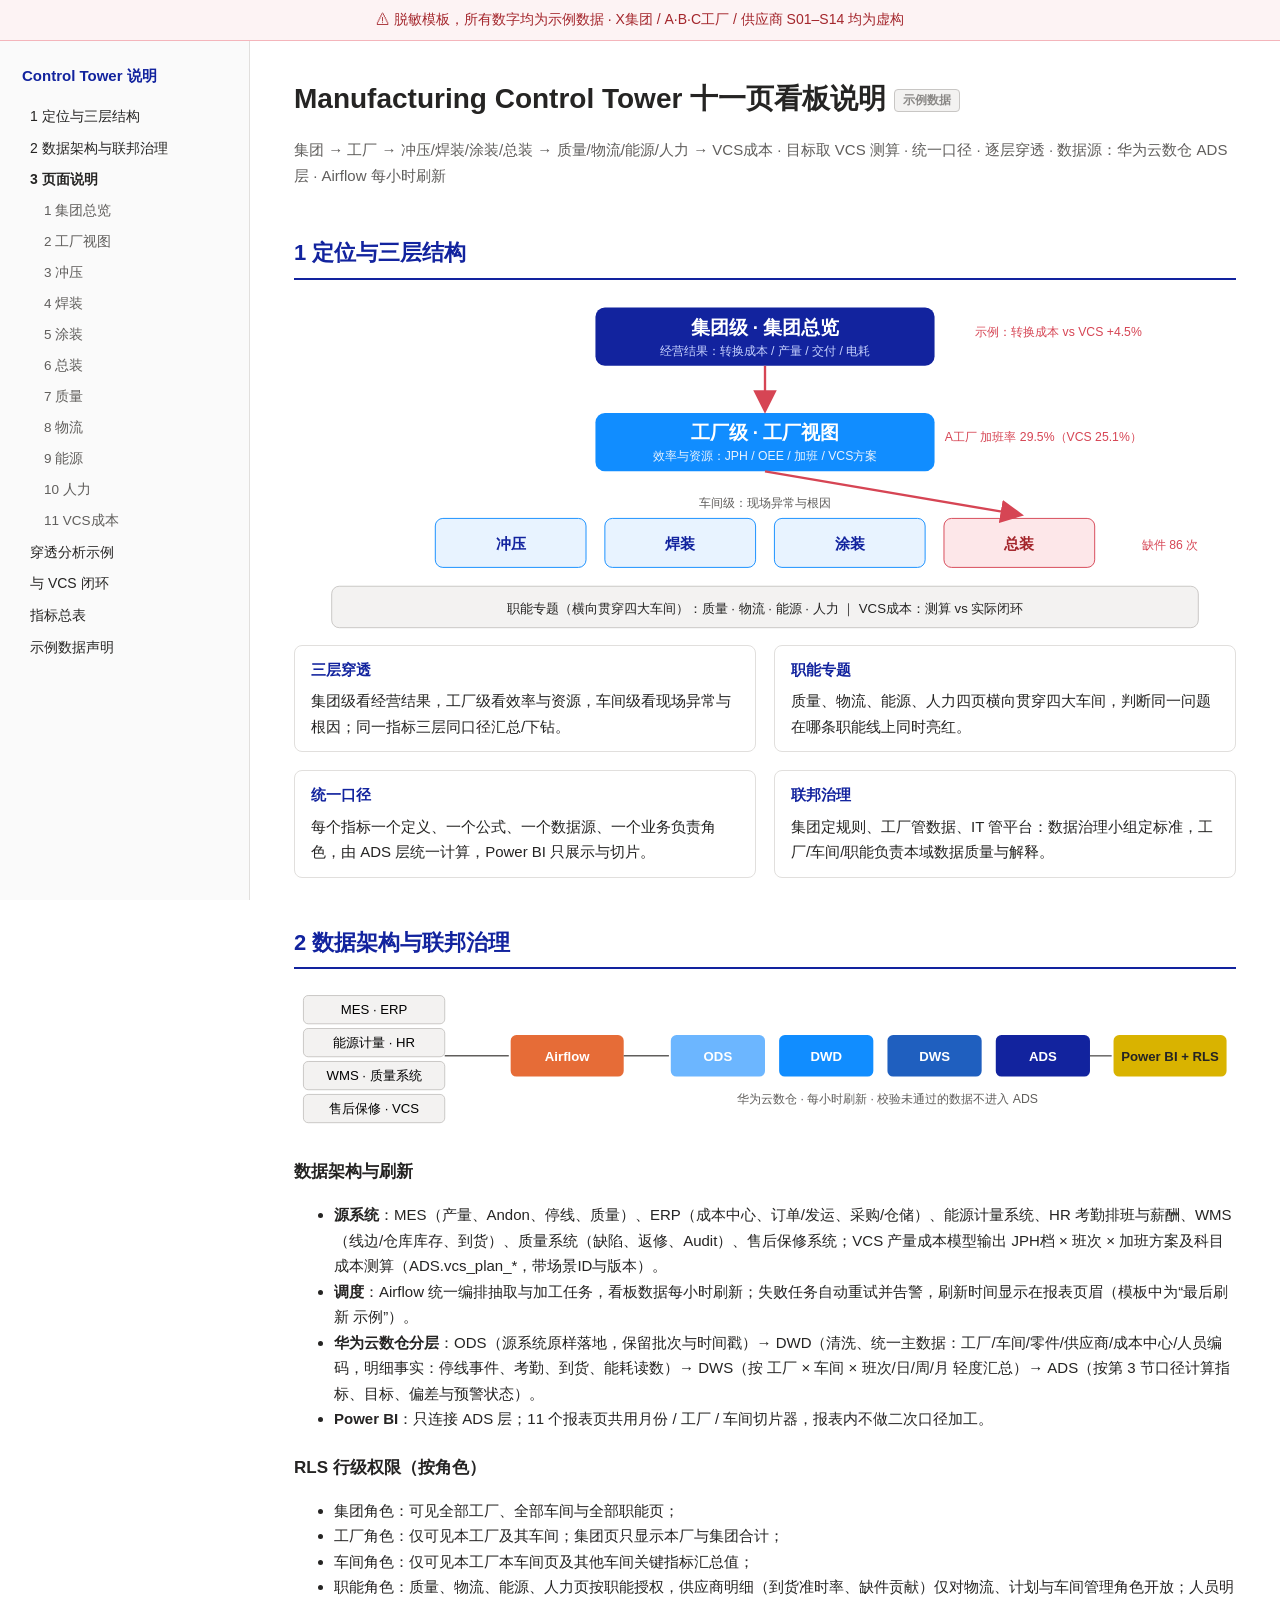
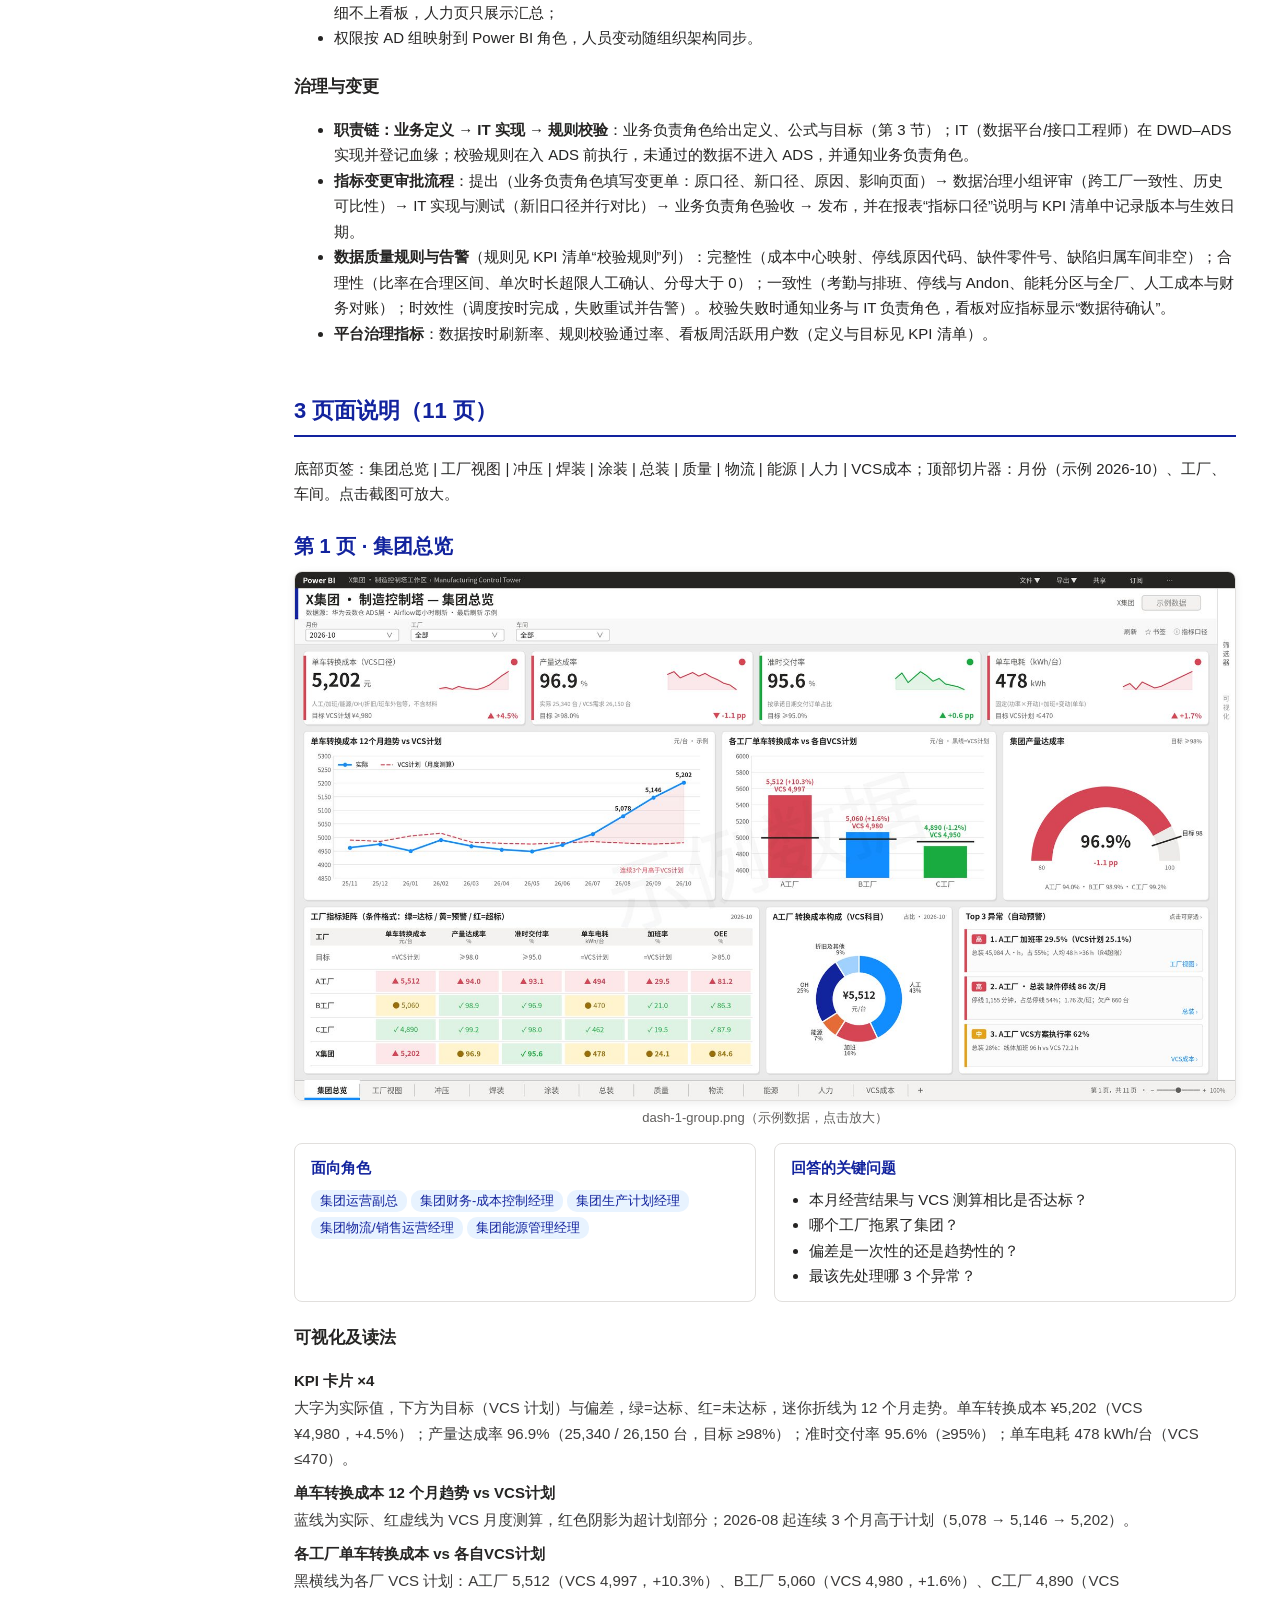
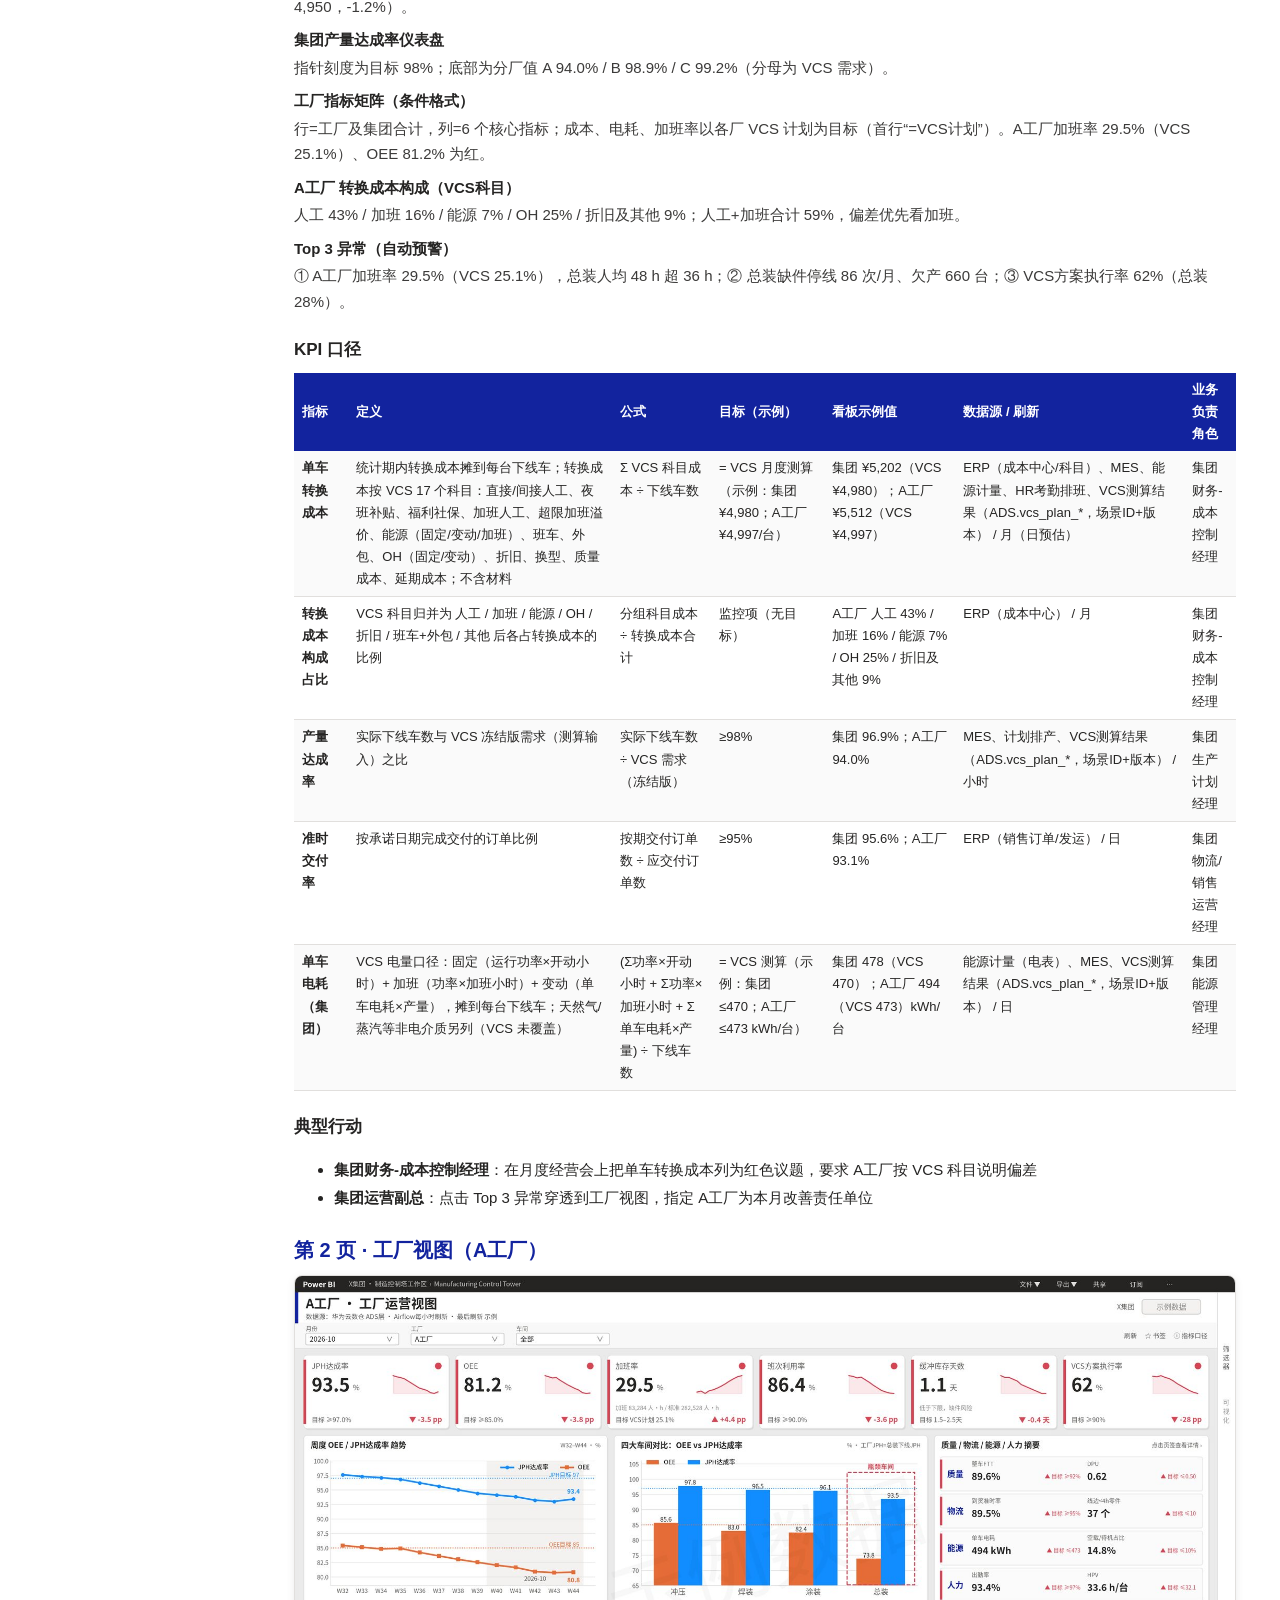
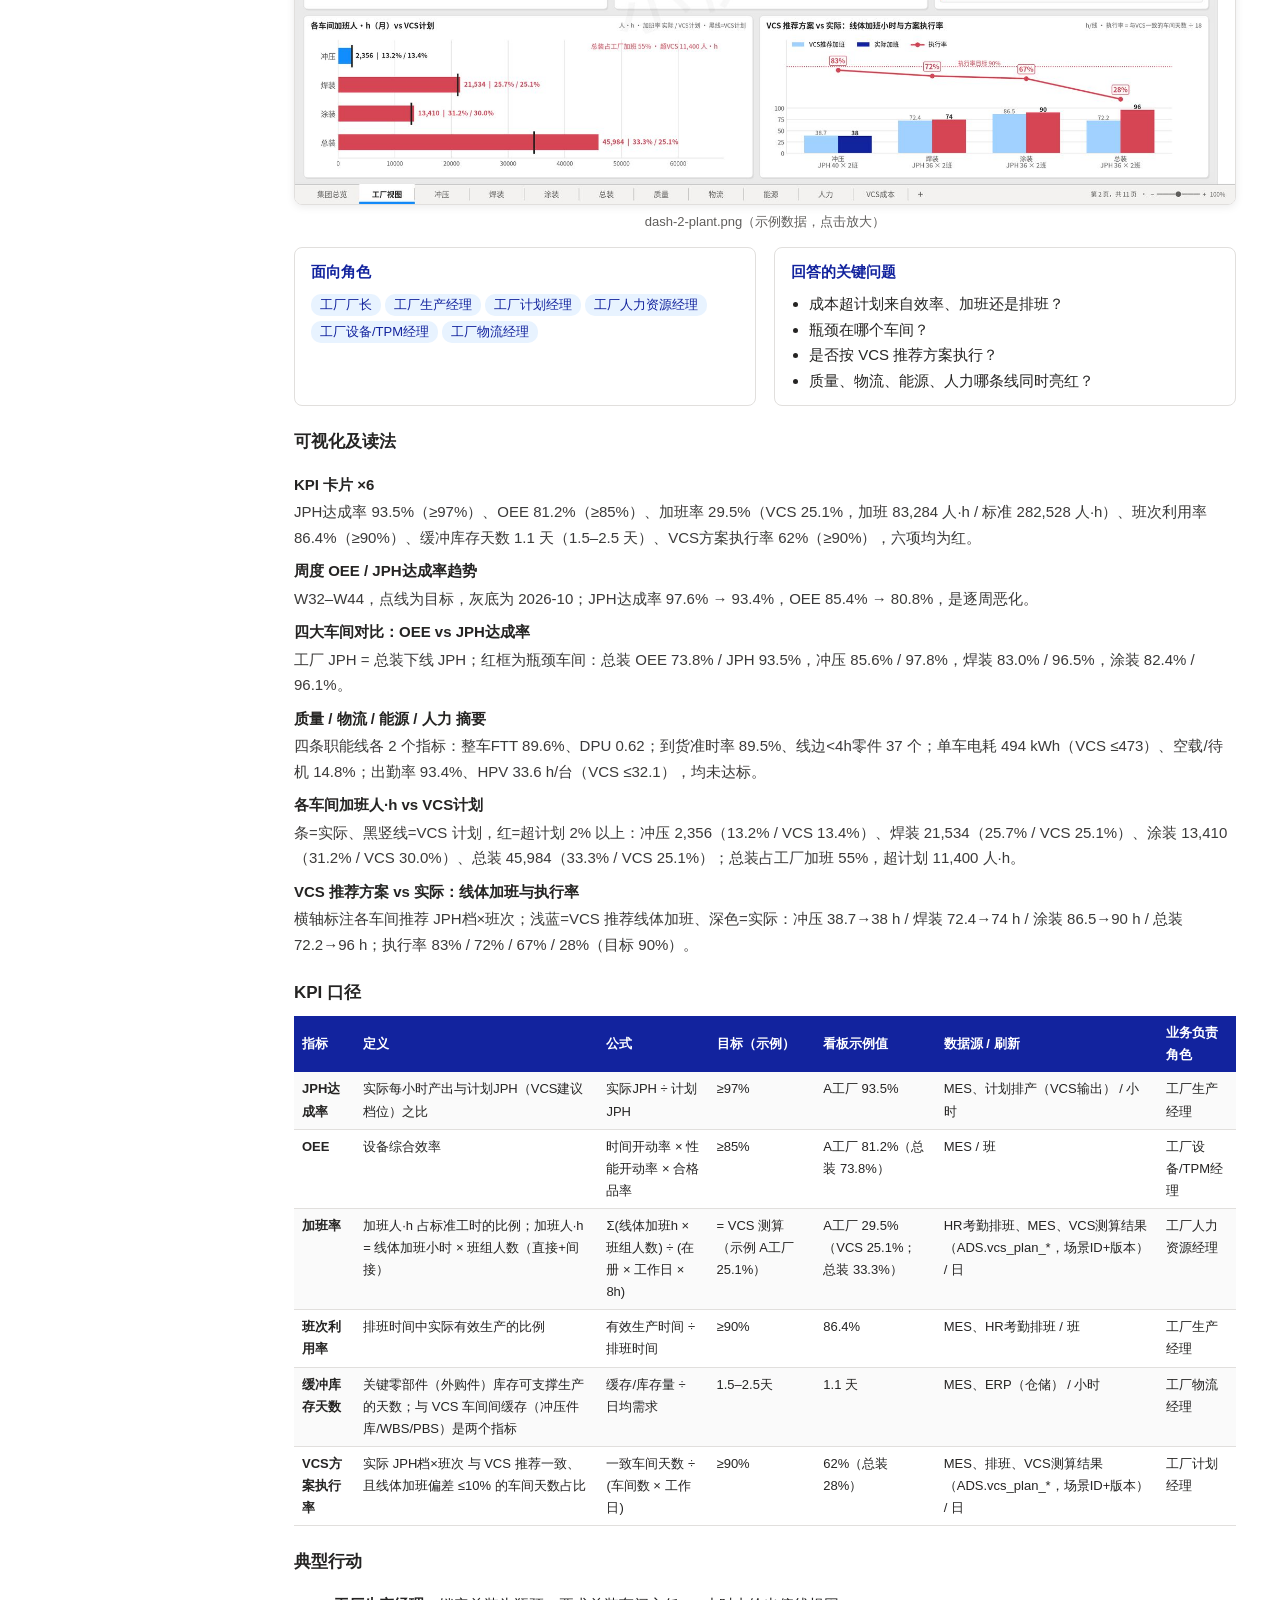
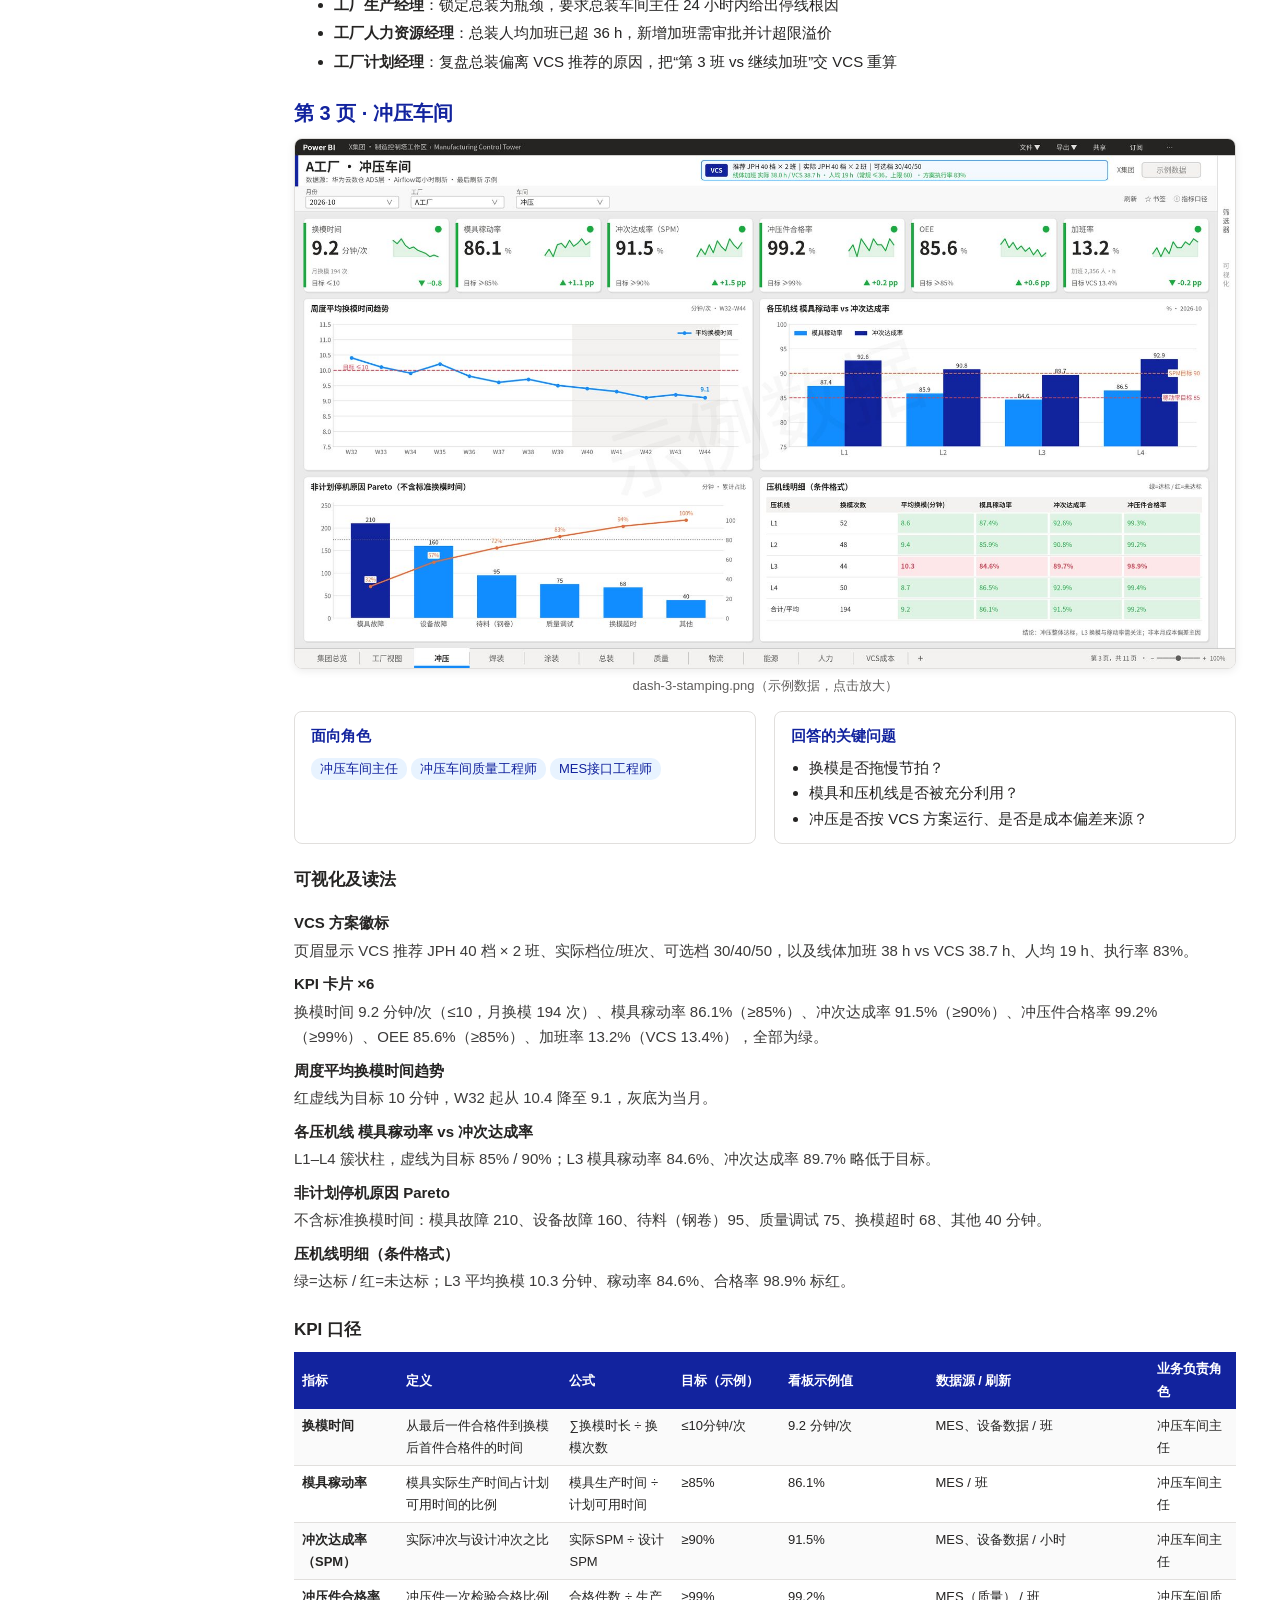
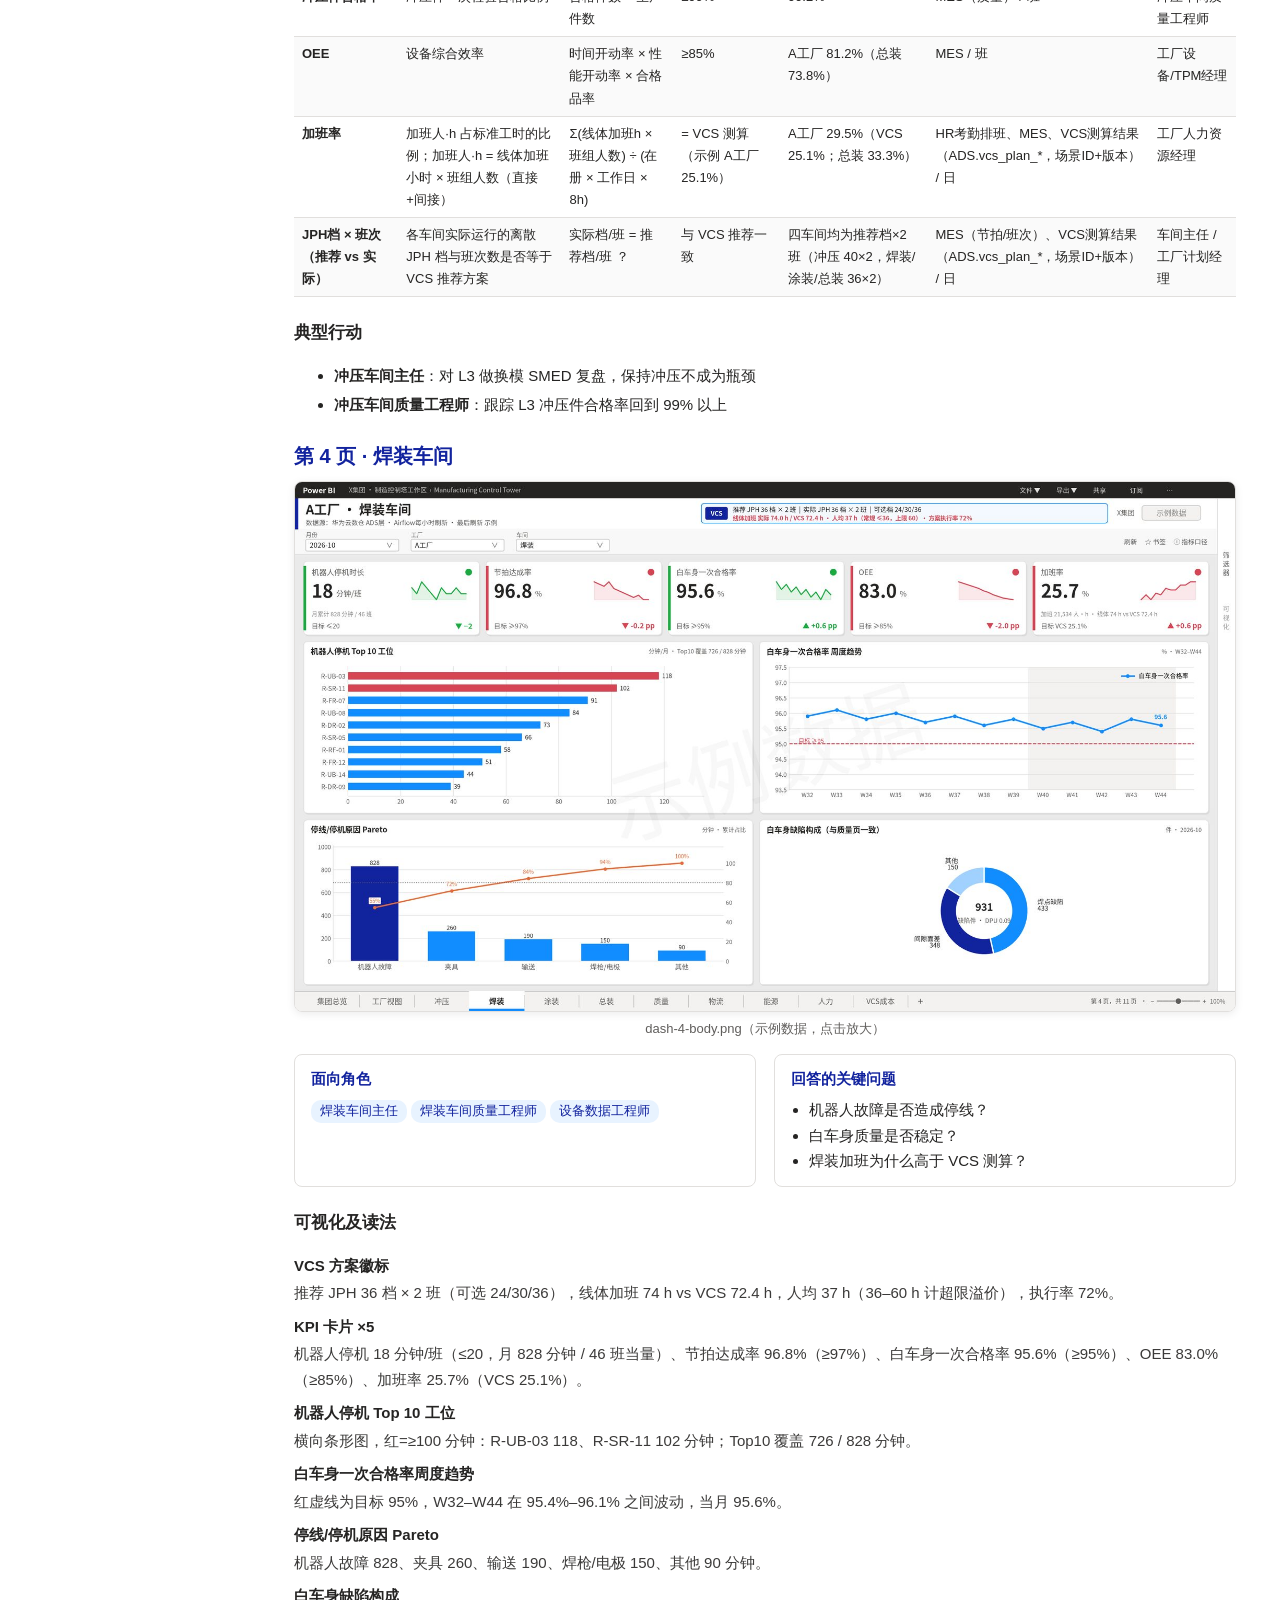
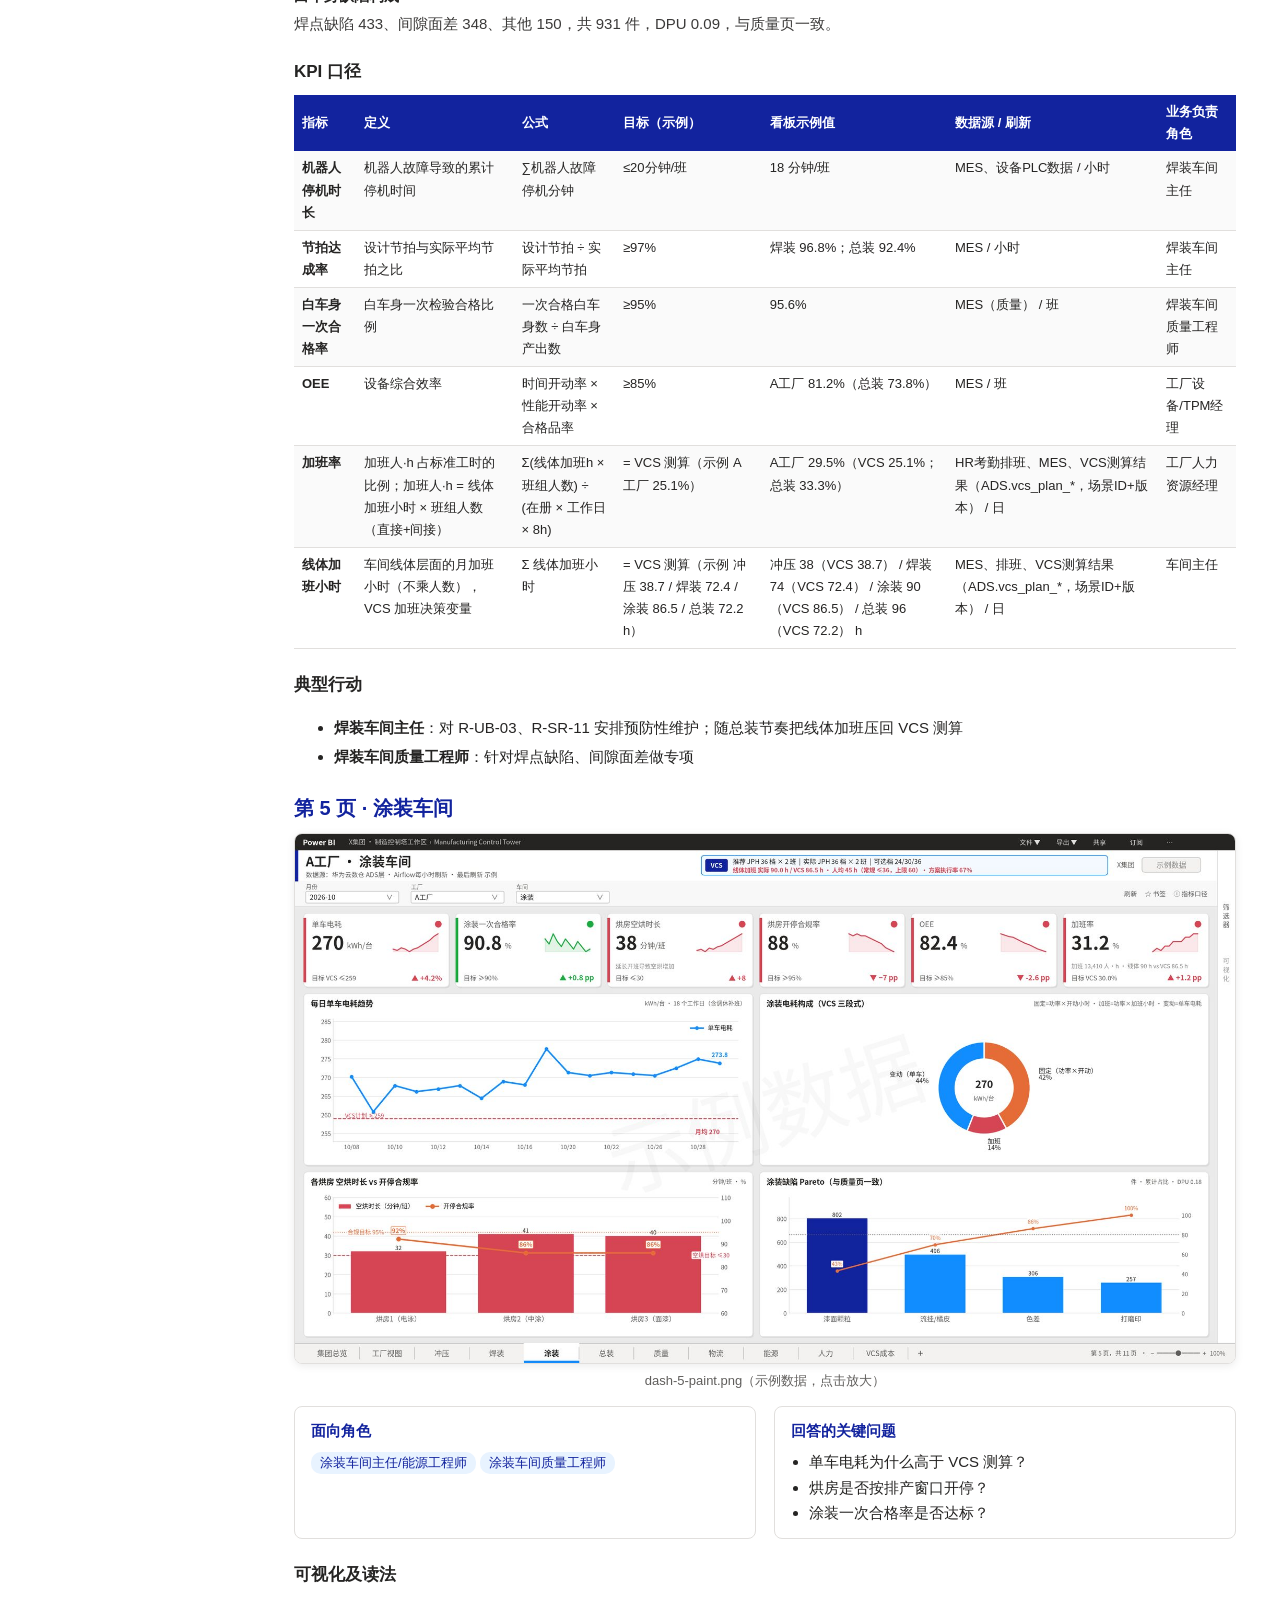
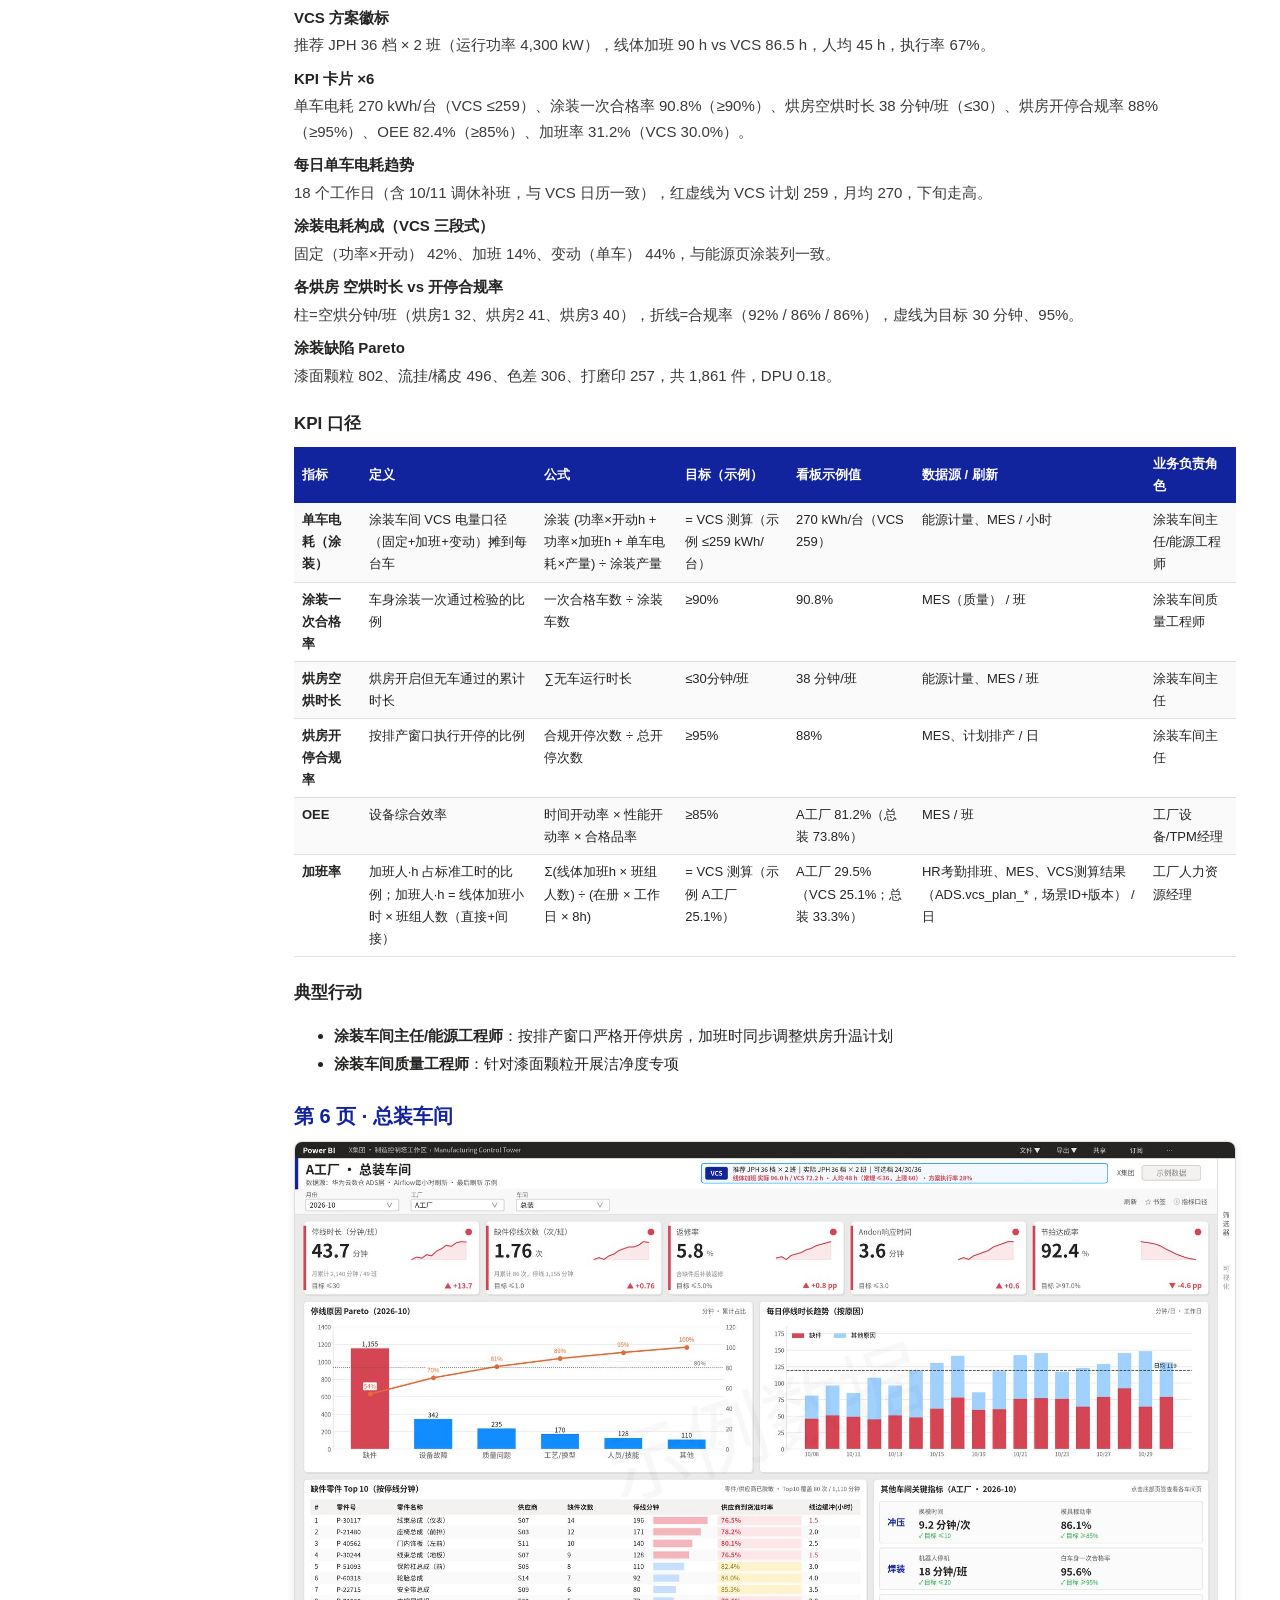
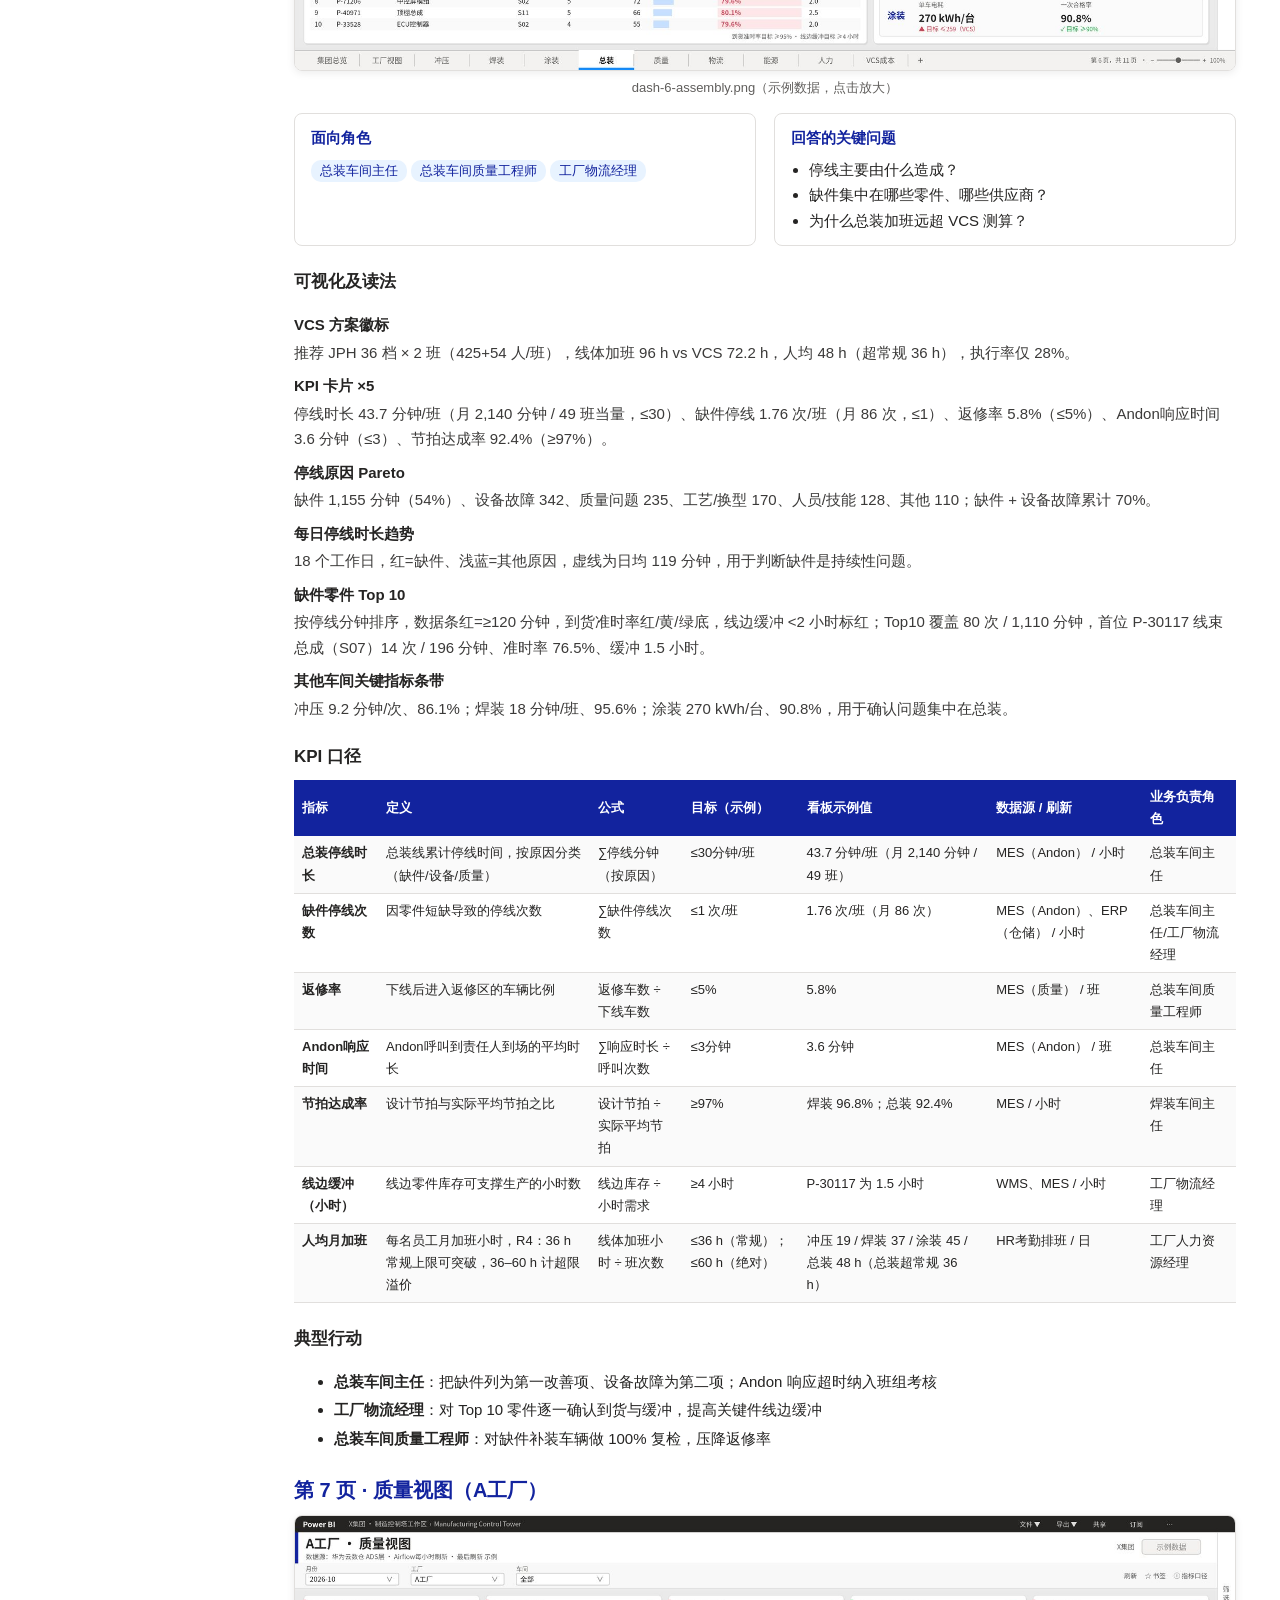
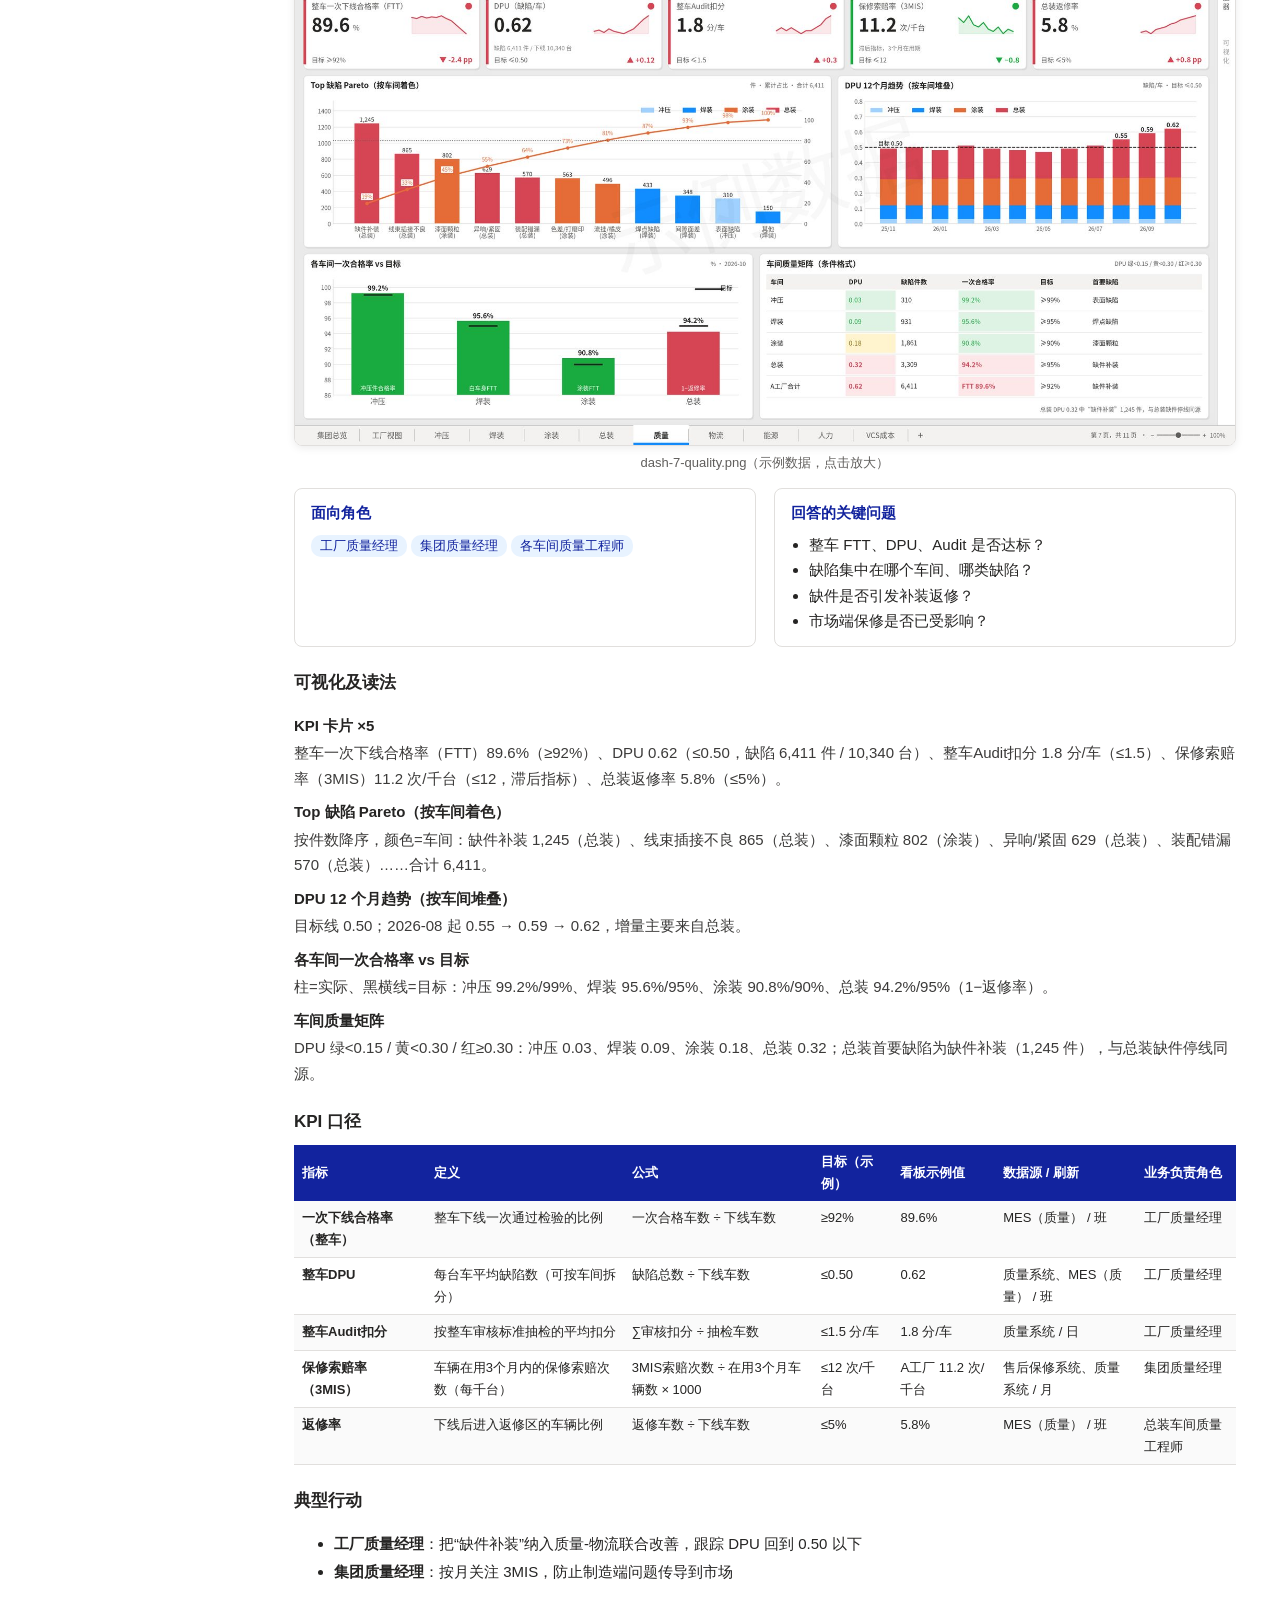
==== docs/Control_Tower_Dashboards_Guide.html @ 51149a57 "Initial commit: Manufacturing Control Tower demo Local demo with layered warehouse, VCS-aligned KPIs" ====
<!DOCTYPE html><html lang="zh-CN"><head><meta charset="utf-8"><meta name="viewport" content="width=device-width,initial-scale=1"><title>Manufacturing Control Tower 十一页看板 · 说明（脱敏模板）</title><style>
:root{--navy:#12239E;--blue:#118DFF;--red:#D64554;--green:#1AAB40;--txt:#252423;--sub:#605E5C;--line:#E1DFDD;--bg:#F3F2F1}
*{box-sizing:border-box}
body{margin:0;font-family:"PingFang SC","Hiragino Sans GB","Microsoft YaHei","Noto Sans CJK SC","Source Han Sans SC","WenQuanYi Micro Hei",sans-serif;color:var(--txt);background:#fff;line-height:1.7;font-size:15px}
.note{position:sticky;top:0;z-index:20;background:#FDF3F4;border-bottom:1px solid #F4B5BB;color:#A4262C;padding:8px 24px;font-size:14px;text-align:center}
.wrap{display:flex;max-width:1440px;margin:0 auto}
nav{position:sticky;top:41px;align-self:flex-start;width:250px;flex:none;height:calc(100vh - 41px);overflow:auto;padding:22px 14px 22px 22px;border-right:1px solid var(--line);background:#FAFAFA;font-size:14px}
nav .brand{font-weight:700;color:var(--navy);margin-bottom:12px;font-size:15px}
nav a{display:block;color:var(--txt);text-decoration:none;padding:4px 8px;border-radius:4px}
nav a:hover{background:#E8F3FF;color:var(--navy)}
nav a.sub{padding-left:22px;color:var(--sub);font-size:13.5px}
main{flex:1;min-width:0;padding:28px 44px 80px}
h1{font-size:28px;margin:6px 0 4px}
h2{font-size:22px;color:var(--navy);border-bottom:2px solid var(--navy);padding-bottom:6px;margin-top:46px}
h3{font-size:17px;margin:22px 0 8px}
.lead{color:var(--sub)}
.tag{display:inline-block;background:var(--bg);border:1px solid #C8C6C4;color:#8A8886;border-radius:4px;padding:0 8px;font-size:12px;margin-left:8px;vertical-align:middle}
.shot{width:100%;border:1px solid var(--line);border-radius:8px;box-shadow:0 2px 8px rgba(0,0,0,.08);cursor:zoom-in;display:block}
.cap{color:var(--sub);font-size:13px;text-align:center;margin:6px 0 14px}
.grid2{display:grid;grid-template-columns:1fr 1fr;gap:18px}
.card{border:1px solid var(--line);border-radius:8px;padding:12px 16px;background:#fff}
.card h4{margin:0 0 6px;font-size:14.5px;color:var(--navy)}
.card ul{margin:0;padding-left:18px}
table{border-collapse:collapse;width:100%;font-size:13px;margin:8px 0 14px}
th{background:var(--navy);color:#fff;text-align:left;padding:6px 8px;position:sticky;top:41px}
td{border-bottom:1px solid var(--line);padding:6px 8px;vertical-align:top}
tr:nth-child(even) td{background:#FAFAFA}
.vis dt{font-weight:700;margin-top:8px}.vis dd{margin:2px 0 6px 0;color:#3b3a39}
.acts li{margin:3px 0}
.pill{display:inline-block;background:#E8F3FF;color:var(--navy);border-radius:10px;padding:0 9px;margin:2px 4px 2px 0;font-size:13px}
.story{counter-reset:s}
.step{display:grid;grid-template-columns:110px 1fr;gap:14px;border-left:4px solid var(--red);background:#FBFBFB;border-radius:6px;padding:10px 14px;margin:10px 0}
.step .k{font-weight:700;color:var(--red)}
.step a{color:var(--blue)}
.filters{display:flex;gap:10px;flex-wrap:wrap;margin:10px 0}
.filters input,.filters select{padding:6px 10px;border:1px solid #C8C6C4;border-radius:4px;font:inherit;font-size:14px}
.filters input{flex:1;min-width:220px}
#cnt{color:var(--sub);font-size:13px;align-self:center}
#lb{display:none;position:fixed;inset:0;background:rgba(0,0,0,.85);z-index:99;align-items:center;justify-content:center;cursor:zoom-out}
#lb img{max-width:96vw;max-height:94vh;border-radius:4px}
svg text{font-family:inherit}
[id]{scroll-margin-top:52px}
#kt td:nth-child(2),#kt td:nth-child(3),#kt td:nth-child(7),#kt th{white-space:nowrap}
#kt td:nth-child(2),#kt td:nth-child(3),#kt td:nth-child(7){min-width:3.5em}
@media print{nav,.note,.filters,#lb{display:none!important} .wrap{display:block} main{padding:0} th{position:static} section{break-inside:auto} .pagesec{break-before:page} .shot{box-shadow:none} body{font-size:11pt}}
</style></head><body><div class="note">⚠ 脱敏模板，所有数字均为示例数据 · X集团 / A·B·C工厂 / 供应商 S01–S14 均为虚构</div><div class="wrap"><nav><div class="brand">Control Tower 说明</div><a class="" href="#pos">1 定位与三层结构</a><a class="" href="#arch">2 数据架构与联邦治理</a><a href="#pages"><strong>3 页面说明</strong></a><a class="sub" href="#p-group">1 集团总览</a><a class="sub" href="#p-plant">2 工厂视图</a><a class="sub" href="#p-stamping">3 冲压</a><a class="sub" href="#p-body">4 焊装</a><a class="sub" href="#p-paint">5 涂装</a><a class="sub" href="#p-assembly">6 总装</a><a class="sub" href="#p-quality">7 质量</a><a class="sub" href="#p-logistics">8 物流</a><a class="sub" href="#p-energy">9 能源</a><a class="sub" href="#p-workforce">10 人力</a><a class="sub" href="#p-vcs">11 VCS成本</a><a class="" href="#story">穿透分析示例</a><a class="" href="#vcs">与 VCS 闭环</a><a class="" href="#kpis">指标总表</a><a class="" href="#decl">示例数据声明</a></nav><main><h1>Manufacturing Control Tower 十一页看板说明<span class="tag">示例数据</span></h1><p class="lead">集团 → 工厂 → 冲压/焊装/涂装/总装 → 质量/物流/能源/人力 → VCS成本 · 目标取 VCS 测算 · 统一口径 · 逐层穿透 · 数据源：华为云数仓 ADS层 · Airflow 每小时刷新</p><section id="pos"><h2>1 定位与三层结构</h2><svg viewBox="0 0 1000 360" width="100%" role="img" aria-label="三层结构">
<defs><marker id="ar" markerWidth="10" markerHeight="10" refX="8" refY="5" orient="auto"><path d="M0,0 L10,5 L0,10 z" fill="#D64554"/></marker></defs>
<rect x="320" y="10" width="360" height="62" rx="10" fill="#12239E"/><text x="500" y="38" fill="#fff" font-size="20" text-anchor="middle" font-weight="700">集团级 · 集团总览</text><text x="500" y="60" fill="#C8D3FF" font-size="13" text-anchor="middle">经营结果：转换成本 / 产量 / 交付 / 电耗</text>
<rect x="320" y="122" width="360" height="62" rx="10" fill="#118DFF"/><text x="500" y="150" fill="#fff" font-size="20" text-anchor="middle" font-weight="700">工厂级 · 工厂视图</text><text x="500" y="172" fill="#E8F3FF" font-size="13" text-anchor="middle">效率与资源：JPH / OEE / 加班 / VCS方案</text>
<g font-size="16" text-anchor="middle" font-weight="700">
<rect x="150" y="234" width="160" height="52" rx="8" fill="#E8F3FF" stroke="#118DFF"/><text x="230" y="266" fill="#12239E">冲压</text>
<rect x="330" y="234" width="160" height="52" rx="8" fill="#E8F3FF" stroke="#118DFF"/><text x="410" y="266" fill="#12239E">焊装</text>
<rect x="510" y="234" width="160" height="52" rx="8" fill="#E8F3FF" stroke="#118DFF"/><text x="590" y="266" fill="#12239E">涂装</text>
<rect x="690" y="234" width="160" height="52" rx="8" fill="#FDE7E9" stroke="#D64554"/><text x="770" y="266" fill="#A4262C">总装</text></g>
<text x="500" y="222" font-size="13" fill="#605E5C" text-anchor="middle">车间级：现场异常与根因</text>
<g font-size="14" text-anchor="middle"><rect x="40" y="306" width="920" height="44" rx="8" fill="#F3F2F1" stroke="#C8C6C4"/>
<text x="500" y="334" fill="#252423">职能专题（横向贯穿四大车间）：质量 · 物流 · 能源 · 人力 ｜ VCS成本：测算 vs 实际闭环</text></g>
<line x1="500" y1="72" x2="500" y2="118" stroke="#D64554" stroke-width="2.5" marker-end="url(#ar)"/>
<line x1="500" y1="184" x2="770" y2="230" stroke="#D64554" stroke-width="2.5" marker-end="url(#ar)"/>
<text x="900" y="40" font-size="13" fill="#D64554" text-anchor="end">示例：转换成本 vs VCS +4.5%</text><text x="900" y="152" font-size="13" fill="#D64554" text-anchor="end">A工厂 加班率 29.5%（VCS 25.1%）</text><text x="960" y="266" font-size="13" fill="#D64554" text-anchor="end">缺件 86 次</text>
</svg><div class="grid2"><div class="card"><h4>三层穿透</h4>集团级看经营结果，工厂级看效率与资源，车间级看现场异常与根因；同一指标三层同口径汇总/下钻。</div><div class="card"><h4>职能专题</h4>质量、物流、能源、人力四页横向贯穿四大车间，判断同一问题在哪条职能线上同时亮红。</div><div class="card"><h4>统一口径</h4>每个指标一个定义、一个公式、一个数据源、一个业务负责角色，由 ADS 层统一计算，Power BI 只展示与切片。</div><div class="card"><h4>联邦治理</h4>集团定规则、工厂管数据、IT 管平台：数据治理小组定标准，工厂/车间/职能负责本域数据质量与解释。</div></div></section><section id="arch"><h2>2 数据架构与联邦治理</h2><svg viewBox="0 0 1000 150" width="100%"><g font-size="14" text-anchor="middle"><rect x="10" y="8" width="150" height="30" rx="5" fill="#F3F2F1" stroke="#C8C6C4"/><text x="85" y="28">MES · ERP</text><rect x="10" y="43" width="150" height="30" rx="5" fill="#F3F2F1" stroke="#C8C6C4"/><text x="85" y="63">能源计量 · HR</text><rect x="10" y="78" width="150" height="30" rx="5" fill="#F3F2F1" stroke="#C8C6C4"/><text x="85" y="98">WMS · 质量系统</text><rect x="10" y="113" width="150" height="30" rx="5" fill="#F3F2F1" stroke="#C8C6C4"/><text x="85" y="133">售后保修 · VCS</text><rect x="230" y="50" width="120" height="44" rx="6" fill="#E66C37"/><text x="290" y="77" fill="#fff" font-weight="700">Airflow</text><rect x="400" y="50" width="100" height="44" rx="6" fill="#6CB6FF"/><text x="450" y="77" fill="#fff" font-weight="700">ODS</text><rect x="515" y="50" width="100" height="44" rx="6" fill="#118DFF"/><text x="565" y="77" fill="#fff" font-weight="700">DWD</text><rect x="630" y="50" width="100" height="44" rx="6" fill="#1F5FBF"/><text x="680" y="77" fill="#fff" font-weight="700">DWS</text><rect x="745" y="50" width="100" height="44" rx="6" fill="#12239E"/><text x="795" y="77" fill="#fff" font-weight="700">ADS</text><rect x="870" y="50" width="120" height="44" rx="6" fill="#D9B300"/><text x="930" y="77" fill="#252423" font-weight="700">Power BI + RLS</text><text x="630" y="122" fill="#605E5C" font-size="13">华为云数仓 · 每小时刷新 · 校验未通过的数据不进入 ADS</text></g><g stroke="#605E5C" stroke-width="1.5"><line x1="160" y1="72" x2="228" y2="72"/><line x1="350" y1="72" x2="398" y2="72"/><line x1="845" y1="72" x2="868" y2="72"/></g></svg><h3>数据架构与刷新</h3><ul><li><strong>源系统</strong>：MES（产量、Andon、停线、质量）、ERP（成本中心、订单/发运、采购/仓储）、能源计量系统、HR 考勤排班与薪酬、WMS（线边/仓库库存、到货）、质量系统（缺陷、返修、Audit）、售后保修系统；VCS 产量成本模型输出 JPH档 × 班次 × 加班方案及科目成本测算（ADS.vcs_plan_*，带场景ID与版本）。</li><li><strong>调度</strong>：Airflow 统一编排抽取与加工任务，看板数据每小时刷新；失败任务自动重试并告警，刷新时间显示在报表页眉（模板中为“最后刷新 示例”）。</li><li><strong>华为云数仓分层</strong>：ODS（源系统原样落地，保留批次与时间戳）→ DWD（清洗、统一主数据：工厂/车间/零件/供应商/成本中心/人员编码，明细事实：停线事件、考勤、到货、能耗读数）→ DWS（按 工厂 × 车间 × 班次/日/周/月 轻度汇总）→ ADS（按第 3 节口径计算指标、目标、偏差与预警状态）。</li><li><strong>Power BI</strong>：只连接 ADS 层；11 个报表页共用月份 / 工厂 / 车间切片器，报表内不做二次口径加工。</li></ul><h3>RLS 行级权限（按角色）</h3><ul><li>集团角色：可见全部工厂、全部车间与全部职能页；</li><li>工厂角色：仅可见本工厂及其车间；集团页只显示本厂与集团合计；</li><li>车间角色：仅可见本工厂本车间页及其他车间关键指标汇总值；</li><li>职能角色：质量、物流、能源、人力页按职能授权，供应商明细（到货准时率、缺件贡献）仅对物流、计划与车间管理角色开放；人员明细不上看板，人力页只展示汇总；</li><li>权限按 AD 组映射到 Power BI 角色，人员变动随组织架构同步。</li></ul><h3>治理与变更</h3><ul><li><strong>职责链：业务定义 → IT 实现 → 规则校验</strong>：业务负责角色给出定义、公式与目标（第 3 节）；IT（数据平台/接口工程师）在 DWD–ADS 实现并登记血缘；校验规则在入 ADS 前执行，未通过的数据不进入 ADS，并通知业务负责角色。</li><li><strong>指标变更审批流程</strong>：提出（业务负责角色填写变更单：原口径、新口径、原因、影响页面）→ 数据治理小组评审（跨工厂一致性、历史可比性）→ IT 实现与测试（新旧口径并行对比）→ 业务负责角色验收 → 发布，并在报表“指标口径”说明与 KPI 清单中记录版本与生效日期。</li><li><strong>数据质量规则与告警</strong>（规则见 KPI 清单“校验规则”列）：完整性（成本中心映射、停线原因代码、缺件零件号、缺陷归属车间非空）；合理性（比率在合理区间、单次时长超限人工确认、分母大于 0）；一致性（考勤与排班、停线与 Andon、能耗分区与全厂、人工成本与财务对账）；时效性（调度按时完成，失败重试并告警）。校验失败时通知业务与 IT 负责角色，看板对应指标显示“数据待确认”。</li><li><strong>平台治理指标</strong>：数据按时刷新率、规则校验通过率、看板周活跃用户数（定义与目标见 KPI 清单）。</li></ul></section><section id="pages"><h2>3 页面说明（11 页）</h2><p>底部页签：集团总览 | 工厂视图 | 冲压 | 焊装 | 涂装 | 总装 | 质量 | 物流 | 能源 | 人力 | VCS成本；顶部切片器：月份（示例 2026-10）、工厂、车间。点击截图可放大。</p></section><section class="pagesec" id="p-group"><h3 style="font-size:20px;color:#12239E">第 1 页 · 集团总览</h3><img class="shot" loading="lazy" src="[data-uri]" alt="集团总览"><div class="cap">dash-1-group.png（示例数据，点击放大）</div><div class="grid2"><div class="card"><h4>面向角色</h4><span class="pill">集团运营副总</span><span class="pill">集团财务-成本控制经理</span><span class="pill">集团生产计划经理</span><span class="pill">集团物流/销售运营经理</span><span class="pill">集团能源管理经理</span></div><div class="card"><h4>回答的关键问题</h4><ul><li>本月经营结果与 VCS 测算相比是否达标？</li><li>哪个工厂拖累了集团？</li><li>偏差是一次性的还是趋势性的？</li><li>最该先处理哪 3 个异常？</li></ul></div></div><h3>可视化及读法</h3><dl class="vis"><dt>KPI 卡片 ×4</dt><dd>大字为实际值，下方为目标（VCS 计划）与偏差，绿=达标、红=未达标，迷你折线为 12 个月走势。单车转换成本 ¥5,202（VCS ¥4,980，+4.5%）；产量达成率 96.9%（25,340 / 26,150 台，目标 ≥98%）；准时交付率 95.6%（≥95%）；单车电耗 478 kWh/台（VCS ≤470）。</dd><dt>单车转换成本 12 个月趋势 vs VCS计划</dt><dd>蓝线为实际、红虚线为 VCS 月度测算，红色阴影为超计划部分；2026-08 起连续 3 个月高于计划（5,078 → 5,146 → 5,202）。</dd><dt>各工厂单车转换成本 vs 各自VCS计划</dt><dd>黑横线为各厂 VCS 计划：A工厂 5,512（VCS 4,997，+10.3%）、B工厂 5,060（VCS 4,980，+1.6%）、C工厂 4,890（VCS 4,950，-1.2%）。</dd><dt>集团产量达成率仪表盘</dt><dd>指针刻度为目标 98%；底部为分厂值 A 94.0% / B 98.9% / C 99.2%（分母为 VCS 需求）。</dd><dt>工厂指标矩阵（条件格式）</dt><dd>行=工厂及集团合计，列=6 个核心指标；成本、电耗、加班率以各厂 VCS 计划为目标（首行“=VCS计划”）。A工厂加班率 29.5%（VCS 25.1%）、OEE 81.2% 为红。</dd><dt>A工厂 转换成本构成（VCS科目）</dt><dd>人工 43% / 加班 16% / 能源 7% / OH 25% / 折旧及其他 9%；人工+加班合计 59%，偏差优先看加班。</dd><dt>Top 3 异常（自动预警）</dt><dd>① A工厂加班率 29.5%（VCS 25.1%），总装人均 48 h 超 36 h；② 总装缺件停线 86 次/月、欠产 660 台；③ VCS方案执行率 62%（总装 28%）。</dd></dl><h3>KPI 口径</h3><table><tr><th>指标</th><th>定义</th><th>公式</th><th>目标（示例）</th><th>看板示例值</th><th>数据源 / 刷新</th><th>业务负责角色</th></tr><tr><td><strong>单车转换成本</strong></td><td>统计期内转换成本摊到每台下线车；转换成本按 VCS 17 个科目：直接/间接人工、夜班补贴、福利社保、加班人工、超限加班溢价、能源（固定/变动/加班）、班车、外包、OH（固定/变动）、折旧、换型、质量成本、延期成本；不含材料</td><td>Σ VCS 科目成本 ÷ 下线车数</td><td>= VCS 月度测算（示例：集团 ¥4,980；A工厂 ¥4,997/台）</td><td>集团 ¥5,202（VCS ¥4,980）；A工厂 ¥5,512（VCS ¥4,997）</td><td>ERP（成本中心/科目）、MES、能源计量、HR考勤排班、VCS测算结果（ADS.vcs_plan_*，场景ID+版本） / 月（日预估）</td><td>集团财务-成本控制经理</td></tr><tr><td><strong>转换成本构成占比</strong></td><td>VCS 科目归并为 人工 / 加班 / 能源 / OH / 折旧 / 班车+外包 / 其他 后各占转换成本的比例</td><td>分组科目成本 ÷ 转换成本合计</td><td>监控项（无目标）</td><td>A工厂 人工 43% / 加班 16% / 能源 7% / OH 25% / 折旧及其他 9%</td><td>ERP（成本中心） / 月</td><td>集团财务-成本控制经理</td></tr><tr><td><strong>产量达成率</strong></td><td>实际下线车数与 VCS 冻结版需求（测算输入）之比</td><td>实际下线车数 ÷ VCS 需求（冻结版）</td><td>≥98%</td><td>集团 96.9%；A工厂 94.0%</td><td>MES、计划排产、VCS测算结果（ADS.vcs_plan_*，场景ID+版本） / 小时</td><td>集团生产计划经理</td></tr><tr><td><strong>准时交付率</strong></td><td>按承诺日期完成交付的订单比例</td><td>按期交付订单数 ÷ 应交付订单数</td><td>≥95%</td><td>集团 95.6%；A工厂 93.1%</td><td>ERP（销售订单/发运） / 日</td><td>集团物流/销售运营经理</td></tr><tr><td><strong>单车电耗（集团）</strong></td><td>VCS 电量口径：固定（运行功率×开动小时）+ 加班（功率×加班小时）+ 变动（单车电耗×产量），摊到每台下线车；天然气/蒸汽等非电介质另列（VCS 未覆盖）</td><td>(Σ功率×开动小时 + Σ功率×加班小时 + Σ单车电耗×产量) ÷ 下线车数</td><td>= VCS 测算（示例：集团 ≤470；A工厂 ≤473 kWh/台）</td><td>集团 478（VCS 470）；A工厂 494（VCS 473）kWh/台</td><td>能源计量（电表）、MES、VCS测算结果（ADS.vcs_plan_*，场景ID+版本） / 日</td><td>集团能源管理经理</td></tr></table><h3>典型行动</h3><ul class="acts"><li><strong>集团财务-成本控制经理</strong>：在月度经营会上把单车转换成本列为红色议题，要求 A工厂按 VCS 科目说明偏差</li><li><strong>集团运营副总</strong>：点击 Top 3 异常穿透到工厂视图，指定 A工厂为本月改善责任单位</li></ul></section><section class="pagesec" id="p-plant"><h3 style="font-size:20px;color:#12239E">第 2 页 · 工厂视图（A工厂）</h3><img class="shot" loading="lazy" src="[data-uri]" alt="工厂视图（A工厂）"><div class="cap">dash-2-plant.png（示例数据，点击放大）</div><div class="grid2"><div class="card"><h4>面向角色</h4><span class="pill">工厂厂长</span><span class="pill">工厂生产经理</span><span class="pill">工厂计划经理</span><span class="pill">工厂人力资源经理</span><span class="pill">工厂设备/TPM经理</span><span class="pill">工厂物流经理</span></div><div class="card"><h4>回答的关键问题</h4><ul><li>成本超计划来自效率、加班还是排班？</li><li>瓶颈在哪个车间？</li><li>是否按 VCS 推荐方案执行？</li><li>质量、物流、能源、人力哪条线同时亮红？</li></ul></div></div><h3>可视化及读法</h3><dl class="vis"><dt>KPI 卡片 ×6</dt><dd>JPH达成率 93.5%（≥97%）、OEE 81.2%（≥85%）、加班率 29.5%（VCS 25.1%，加班 83,284 人·h / 标准 282,528 人·h）、班次利用率 86.4%（≥90%）、缓冲库存天数 1.1 天（1.5–2.5 天）、VCS方案执行率 62%（≥90%），六项均为红。</dd><dt>周度 OEE / JPH达成率趋势</dt><dd>W32–W44，点线为目标，灰底为 2026-10；JPH达成率 97.6% → 93.4%，OEE 85.4% → 80.8%，是逐周恶化。</dd><dt>四大车间对比：OEE vs JPH达成率</dt><dd>工厂 JPH = 总装下线 JPH；红框为瓶颈车间：总装 OEE 73.8% / JPH 93.5%，冲压 85.6% / 97.8%，焊装 83.0% / 96.5%，涂装 82.4% / 96.1%。</dd><dt>质量 / 物流 / 能源 / 人力 摘要</dt><dd>四条职能线各 2 个指标：整车FTT 89.6%、DPU 0.62；到货准时率 89.5%、线边&lt;4h零件 37 个；单车电耗 494 kWh（VCS ≤473）、空载/待机 14.8%；出勤率 93.4%、HPV 33.6 h/台（VCS ≤32.1），均未达标。</dd><dt>各车间加班人·h vs VCS计划</dt><dd>条=实际、黑竖线=VCS 计划，红=超计划 2% 以上：冲压 2,356（13.2% / VCS 13.4%）、焊装 21,534（25.7% / VCS 25.1%）、涂装 13,410（31.2% / VCS 30.0%）、总装 45,984（33.3% / VCS 25.1%）；总装占工厂加班 55%，超计划 11,400 人·h。</dd><dt>VCS 推荐方案 vs 实际：线体加班与执行率</dt><dd>横轴标注各车间推荐 JPH档×班次；浅蓝=VCS 推荐线体加班、深色=实际：冲压 38.7→38 h / 焊装 72.4→74 h / 涂装 86.5→90 h / 总装 72.2→96 h；执行率 83% / 72% / 67% / 28%（目标 90%）。</dd></dl><h3>KPI 口径</h3><table><tr><th>指标</th><th>定义</th><th>公式</th><th>目标（示例）</th><th>看板示例值</th><th>数据源 / 刷新</th><th>业务负责角色</th></tr><tr><td><strong>JPH达成率</strong></td><td>实际每小时产出与计划JPH（VCS建议档位）之比</td><td>实际JPH ÷ 计划JPH</td><td>≥97%</td><td>A工厂 93.5%</td><td>MES、计划排产（VCS输出） / 小时</td><td>工厂生产经理</td></tr><tr><td><strong>OEE</strong></td><td>设备综合效率</td><td>时间开动率 × 性能开动率 × 合格品率</td><td>≥85%</td><td>A工厂 81.2%（总装 73.8%）</td><td>MES / 班</td><td>工厂设备/TPM经理</td></tr><tr><td><strong>加班率</strong></td><td>加班人·h 占标准工时的比例；加班人·h = 线体加班小时 × 班组人数（直接+间接）</td><td>Σ(线体加班h × 班组人数) ÷ (在册 × 工作日 × 8h)</td><td>= VCS 测算（示例 A工厂 25.1%）</td><td>A工厂 29.5%（VCS 25.1%；总装 33.3%）</td><td>HR考勤排班、MES、VCS测算结果（ADS.vcs_plan_*，场景ID+版本） / 日</td><td>工厂人力资源经理</td></tr><tr><td><strong>班次利用率</strong></td><td>排班时间中实际有效生产的比例</td><td>有效生产时间 ÷ 排班时间</td><td>≥90%</td><td>86.4%</td><td>MES、HR考勤排班 / 班</td><td>工厂生产经理</td></tr><tr><td><strong>缓冲库存天数</strong></td><td>关键零部件（外购件）库存可支撑生产的天数；与 VCS 车间间缓存（冲压件库/WBS/PBS）是两个指标</td><td>缓存/库存量 ÷ 日均需求</td><td>1.5–2.5天</td><td>1.1 天</td><td>MES、ERP（仓储） / 小时</td><td>工厂物流经理</td></tr><tr><td><strong>VCS方案执行率</strong></td><td>实际 JPH档×班次 与 VCS 推荐一致、且线体加班偏差 ≤10% 的车间天数占比</td><td>一致车间天数 ÷ (车间数 × 工作日)</td><td>≥90%</td><td>62%（总装 28%）</td><td>MES、排班、VCS测算结果（ADS.vcs_plan_*，场景ID+版本） / 日</td><td>工厂计划经理</td></tr></table><h3>典型行动</h3><ul class="acts"><li><strong>工厂生产经理</strong>：锁定总装为瓶颈，要求总装车间主任 24 小时内给出停线根因</li><li><strong>工厂人力资源经理</strong>：总装人均加班已超 36 h，新增加班需审批并计超限溢价</li><li><strong>工厂计划经理</strong>：复盘总装偏离 VCS 推荐的原因，把“第 3 班 vs 继续加班”交 VCS 重算</li></ul></section><section class="pagesec" id="p-stamping"><h3 style="font-size:20px;color:#12239E">第 3 页 · 冲压车间</h3><img class="shot" loading="lazy" src="[data-uri]" alt="冲压车间"><div class="cap">dash-3-stamping.png（示例数据，点击放大）</div><div class="grid2"><div class="card"><h4>面向角色</h4><span class="pill">冲压车间主任</span><span class="pill">冲压车间质量工程师</span><span class="pill">MES接口工程师</span></div><div class="card"><h4>回答的关键问题</h4><ul><li>换模是否拖慢节拍？</li><li>模具和压机线是否被充分利用？</li><li>冲压是否按 VCS 方案运行、是否是成本偏差来源？</li></ul></div></div><h3>可视化及读法</h3><dl class="vis"><dt>VCS 方案徽标</dt><dd>页眉显示 VCS 推荐 JPH 40 档 × 2 班、实际档位/班次、可选档 30/40/50，以及线体加班 38 h vs VCS 38.7 h、人均 19 h、执行率 83%。</dd><dt>KPI 卡片 ×6</dt><dd>换模时间 9.2 分钟/次（≤10，月换模 194 次）、模具稼动率 86.1%（≥85%）、冲次达成率 91.5%（≥90%）、冲压件合格率 99.2%（≥99%）、OEE 85.6%（≥85%）、加班率 13.2%（VCS 13.4%），全部为绿。</dd><dt>周度平均换模时间趋势</dt><dd>红虚线为目标 10 分钟，W32 起从 10.4 降至 9.1，灰底为当月。</dd><dt>各压机线 模具稼动率 vs 冲次达成率</dt><dd>L1–L4 簇状柱，虚线为目标 85% / 90%；L3 模具稼动率 84.6%、冲次达成率 89.7% 略低于目标。</dd><dt>非计划停机原因 Pareto</dt><dd>不含标准换模时间：模具故障 210、设备故障 160、待料（钢卷）95、质量调试 75、换模超时 68、其他 40 分钟。</dd><dt>压机线明细（条件格式）</dt><dd>绿=达标 / 红=未达标；L3 平均换模 10.3 分钟、稼动率 84.6%、合格率 98.9% 标红。</dd></dl><h3>KPI 口径</h3><table><tr><th>指标</th><th>定义</th><th>公式</th><th>目标（示例）</th><th>看板示例值</th><th>数据源 / 刷新</th><th>业务负责角色</th></tr><tr><td><strong>换模时间</strong></td><td>从最后一件合格件到换模后首件合格件的时间</td><td>∑换模时长 ÷ 换模次数</td><td>≤10分钟/次</td><td>9.2 分钟/次</td><td>MES、设备数据 / 班</td><td>冲压车间主任</td></tr><tr><td><strong>模具稼动率</strong></td><td>模具实际生产时间占计划可用时间的比例</td><td>模具生产时间 ÷ 计划可用时间</td><td>≥85%</td><td>86.1%</td><td>MES / 班</td><td>冲压车间主任</td></tr><tr><td><strong>冲次达成率（SPM）</strong></td><td>实际冲次与设计冲次之比</td><td>实际SPM ÷ 设计SPM</td><td>≥90%</td><td>91.5%</td><td>MES、设备数据 / 小时</td><td>冲压车间主任</td></tr><tr><td><strong>冲压件合格率</strong></td><td>冲压件一次检验合格比例</td><td>合格件数 ÷ 生产件数</td><td>≥99%</td><td>99.2%</td><td>MES（质量） / 班</td><td>冲压车间质量工程师</td></tr><tr><td><strong>OEE</strong></td><td>设备综合效率</td><td>时间开动率 × 性能开动率 × 合格品率</td><td>≥85%</td><td>A工厂 81.2%（总装 73.8%）</td><td>MES / 班</td><td>工厂设备/TPM经理</td></tr><tr><td><strong>加班率</strong></td><td>加班人·h 占标准工时的比例；加班人·h = 线体加班小时 × 班组人数（直接+间接）</td><td>Σ(线体加班h × 班组人数) ÷ (在册 × 工作日 × 8h)</td><td>= VCS 测算（示例 A工厂 25.1%）</td><td>A工厂 29.5%（VCS 25.1%；总装 33.3%）</td><td>HR考勤排班、MES、VCS测算结果（ADS.vcs_plan_*，场景ID+版本） / 日</td><td>工厂人力资源经理</td></tr><tr><td><strong>JPH档 × 班次（推荐 vs 实际）</strong></td><td>各车间实际运行的离散 JPH 档与班次数是否等于 VCS 推荐方案</td><td>实际档/班 = 推荐档/班 ？</td><td>与 VCS 推荐一致</td><td>四车间均为推荐档×2班（冲压 40×2，焊装/涂装/总装 36×2）</td><td>MES（节拍/班次）、VCS测算结果（ADS.vcs_plan_*，场景ID+版本） / 日</td><td>车间主任 / 工厂计划经理</td></tr></table><h3>典型行动</h3><ul class="acts"><li><strong>冲压车间主任</strong>：对 L3 做换模 SMED 复盘，保持冲压不成为瓶颈</li><li><strong>冲压车间质量工程师</strong>：跟踪 L3 冲压件合格率回到 99% 以上</li></ul></section><section class="pagesec" id="p-body"><h3 style="font-size:20px;color:#12239E">第 4 页 · 焊装车间</h3><img class="shot" loading="lazy" src="[data-uri]" alt="焊装车间"><div class="cap">dash-4-body.png（示例数据，点击放大）</div><div class="grid2"><div class="card"><h4>面向角色</h4><span class="pill">焊装车间主任</span><span class="pill">焊装车间质量工程师</span><span class="pill">设备数据工程师</span></div><div class="card"><h4>回答的关键问题</h4><ul><li>机器人故障是否造成停线？</li><li>白车身质量是否稳定？</li><li>焊装加班为什么高于 VCS 测算？</li></ul></div></div><h3>可视化及读法</h3><dl class="vis"><dt>VCS 方案徽标</dt><dd>推荐 JPH 36 档 × 2 班（可选 24/30/36），线体加班 74 h vs VCS 72.4 h，人均 37 h（36–60 h 计超限溢价），执行率 72%。</dd><dt>KPI 卡片 ×5</dt><dd>机器人停机 18 分钟/班（≤20，月 828 分钟 / 46 班当量）、节拍达成率 96.8%（≥97%）、白车身一次合格率 95.6%（≥95%）、OEE 83.0%（≥85%）、加班率 25.7%（VCS 25.1%）。</dd><dt>机器人停机 Top 10 工位</dt><dd>横向条形图，红=≥100 分钟：R-UB-03 118、R-SR-11 102 分钟；Top10 覆盖 726 / 828 分钟。</dd><dt>白车身一次合格率周度趋势</dt><dd>红虚线为目标 95%，W32–W44 在 95.4%–96.1% 之间波动，当月 95.6%。</dd><dt>停线/停机原因 Pareto</dt><dd>机器人故障 828、夹具 260、输送 190、焊枪/电极 150、其他 90 分钟。</dd><dt>白车身缺陷构成</dt><dd>焊点缺陷 433、间隙面差 348、其他 150，共 931 件，DPU 0.09，与质量页一致。</dd></dl><h3>KPI 口径</h3><table><tr><th>指标</th><th>定义</th><th>公式</th><th>目标（示例）</th><th>看板示例值</th><th>数据源 / 刷新</th><th>业务负责角色</th></tr><tr><td><strong>机器人停机时长</strong></td><td>机器人故障导致的累计停机时间</td><td>∑机器人故障停机分钟</td><td>≤20分钟/班</td><td>18 分钟/班</td><td>MES、设备PLC数据 / 小时</td><td>焊装车间主任</td></tr><tr><td><strong>节拍达成率</strong></td><td>设计节拍与实际平均节拍之比</td><td>设计节拍 ÷ 实际平均节拍</td><td>≥97%</td><td>焊装 96.8%；总装 92.4%</td><td>MES / 小时</td><td>焊装车间主任</td></tr><tr><td><strong>白车身一次合格率</strong></td><td>白车身一次检验合格比例</td><td>一次合格白车身数 ÷ 白车身产出数</td><td>≥95%</td><td>95.6%</td><td>MES（质量） / 班</td><td>焊装车间质量工程师</td></tr><tr><td><strong>OEE</strong></td><td>设备综合效率</td><td>时间开动率 × 性能开动率 × 合格品率</td><td>≥85%</td><td>A工厂 81.2%（总装 73.8%）</td><td>MES / 班</td><td>工厂设备/TPM经理</td></tr><tr><td><strong>加班率</strong></td><td>加班人·h 占标准工时的比例；加班人·h = 线体加班小时 × 班组人数（直接+间接）</td><td>Σ(线体加班h × 班组人数) ÷ (在册 × 工作日 × 8h)</td><td>= VCS 测算（示例 A工厂 25.1%）</td><td>A工厂 29.5%（VCS 25.1%；总装 33.3%）</td><td>HR考勤排班、MES、VCS测算结果（ADS.vcs_plan_*，场景ID+版本） / 日</td><td>工厂人力资源经理</td></tr><tr><td><strong>线体加班小时</strong></td><td>车间线体层面的月加班小时（不乘人数），VCS 加班决策变量</td><td>Σ 线体加班小时</td><td>= VCS 测算（示例 冲压 38.7 / 焊装 72.4 / 涂装 86.5 / 总装 72.2 h）</td><td>冲压 38（VCS 38.7） / 焊装 74（VCS 72.4） / 涂装 90（VCS 86.5） / 总装 96（VCS 72.2） h</td><td>MES、排班、VCS测算结果（ADS.vcs_plan_*，场景ID+版本） / 日</td><td>车间主任</td></tr></table><h3>典型行动</h3><ul class="acts"><li><strong>焊装车间主任</strong>：对 R-UB-03、R-SR-11 安排预防性维护；随总装节奏把线体加班压回 VCS 测算</li><li><strong>焊装车间质量工程师</strong>：针对焊点缺陷、间隙面差做专项</li></ul></section><section class="pagesec" id="p-paint"><h3 style="font-size:20px;color:#12239E">第 5 页 · 涂装车间</h3><img class="shot" loading="lazy" src="[data-uri]" alt="涂装车间"><div class="cap">dash-5-paint.png（示例数据，点击放大）</div><div class="grid2"><div class="card"><h4>面向角色</h4><span class="pill">涂装车间主任/能源工程师</span><span class="pill">涂装车间质量工程师</span></div><div class="card"><h4>回答的关键问题</h4><ul><li>单车电耗为什么高于 VCS 测算？</li><li>烘房是否按排产窗口开停？</li><li>涂装一次合格率是否达标？</li></ul></div></div><h3>可视化及读法</h3><dl class="vis"><dt>VCS 方案徽标</dt><dd>推荐 JPH 36 档 × 2 班（运行功率 4,300 kW），线体加班 90 h vs VCS 86.5 h，人均 45 h，执行率 67%。</dd><dt>KPI 卡片 ×6</dt><dd>单车电耗 270 kWh/台（VCS ≤259）、涂装一次合格率 90.8%（≥90%）、烘房空烘时长 38 分钟/班（≤30）、烘房开停合规率 88%（≥95%）、OEE 82.4%（≥85%）、加班率 31.2%（VCS 30.0%）。</dd><dt>每日单车电耗趋势</dt><dd>18 个工作日（含 10/11 调休补班，与 VCS 日历一致），红虚线为 VCS 计划 259，月均 270，下旬走高。</dd><dt>涂装电耗构成（VCS 三段式）</dt><dd>固定（功率×开动） 42%、加班 14%、变动（单车） 44%，与能源页涂装列一致。</dd><dt>各烘房 空烘时长 vs 开停合规率</dt><dd>柱=空烘分钟/班（烘房1 32、烘房2 41、烘房3 40），折线=合规率（92% / 86% / 86%），虚线为目标 30 分钟、95%。</dd><dt>涂装缺陷 Pareto</dt><dd>漆面颗粒 802、流挂/橘皮 496、色差 306、打磨印 257，共 1,861 件，DPU 0.18。</dd></dl><h3>KPI 口径</h3><table><tr><th>指标</th><th>定义</th><th>公式</th><th>目标（示例）</th><th>看板示例值</th><th>数据源 / 刷新</th><th>业务负责角色</th></tr><tr><td><strong>单车电耗（涂装）</strong></td><td>涂装车间 VCS 电量口径（固定+加班+变动）摊到每台车</td><td>涂装 (功率×开动h + 功率×加班h + 单车电耗×产量) ÷ 涂装产量</td><td>= VCS 测算（示例 ≤259 kWh/台）</td><td>270 kWh/台（VCS 259）</td><td>能源计量、MES / 小时</td><td>涂装车间主任/能源工程师</td></tr><tr><td><strong>涂装一次合格率</strong></td><td>车身涂装一次通过检验的比例</td><td>一次合格车数 ÷ 涂装车数</td><td>≥90%</td><td>90.8%</td><td>MES（质量） / 班</td><td>涂装车间质量工程师</td></tr><tr><td><strong>烘房空烘时长</strong></td><td>烘房开启但无车通过的累计时长</td><td>∑无车运行时长</td><td>≤30分钟/班</td><td>38 分钟/班</td><td>能源计量、MES / 班</td><td>涂装车间主任</td></tr><tr><td><strong>烘房开停合规率</strong></td><td>按排产窗口执行开停的比例</td><td>合规开停次数 ÷ 总开停次数</td><td>≥95%</td><td>88%</td><td>MES、计划排产 / 日</td><td>涂装车间主任</td></tr><tr><td><strong>OEE</strong></td><td>设备综合效率</td><td>时间开动率 × 性能开动率 × 合格品率</td><td>≥85%</td><td>A工厂 81.2%（总装 73.8%）</td><td>MES / 班</td><td>工厂设备/TPM经理</td></tr><tr><td><strong>加班率</strong></td><td>加班人·h 占标准工时的比例；加班人·h = 线体加班小时 × 班组人数（直接+间接）</td><td>Σ(线体加班h × 班组人数) ÷ (在册 × 工作日 × 8h)</td><td>= VCS 测算（示例 A工厂 25.1%）</td><td>A工厂 29.5%（VCS 25.1%；总装 33.3%）</td><td>HR考勤排班、MES、VCS测算结果（ADS.vcs_plan_*，场景ID+版本） / 日</td><td>工厂人力资源经理</td></tr></table><h3>典型行动</h3><ul class="acts"><li><strong>涂装车间主任/能源工程师</strong>：按排产窗口严格开停烘房，加班时同步调整烘房升温计划</li><li><strong>涂装车间质量工程师</strong>：针对漆面颗粒开展洁净度专项</li></ul></section><section class="pagesec" id="p-assembly"><h3 style="font-size:20px;color:#12239E">第 6 页 · 总装车间</h3><img class="shot" loading="lazy" src="[data-uri]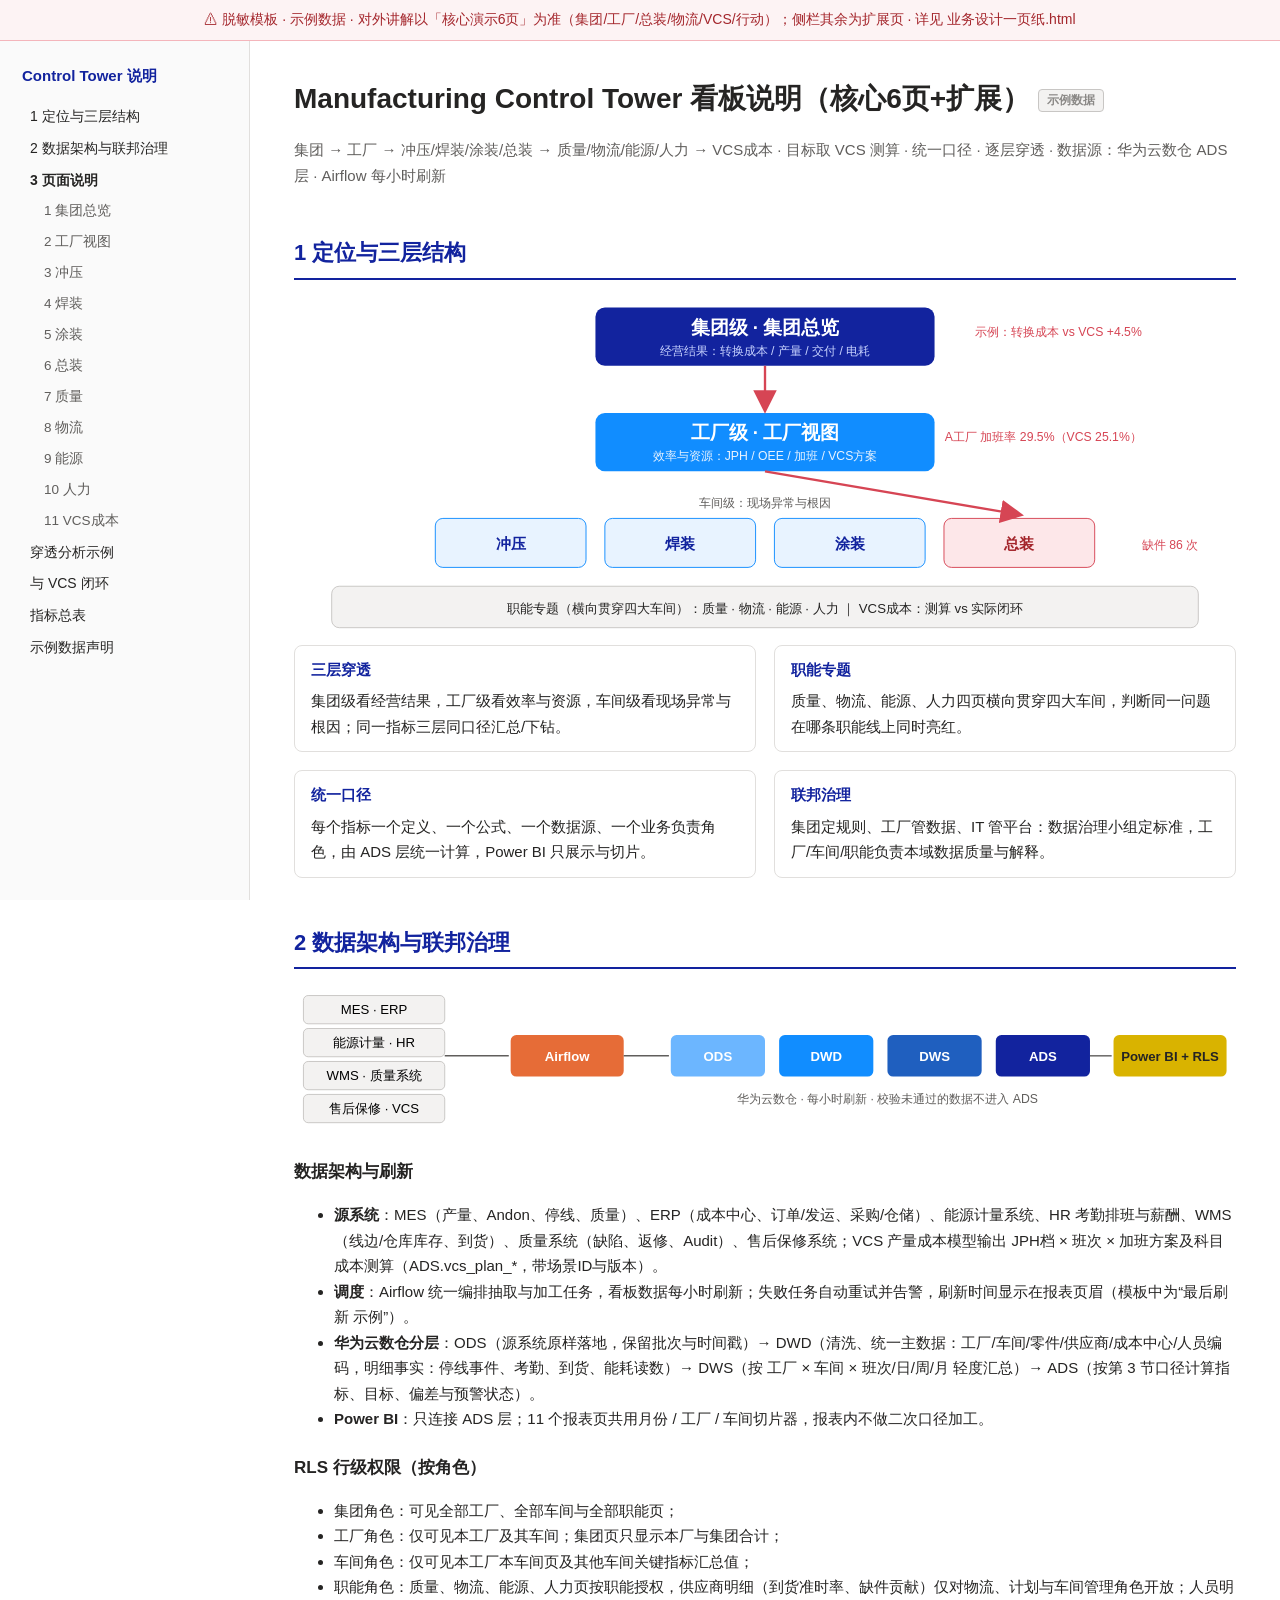
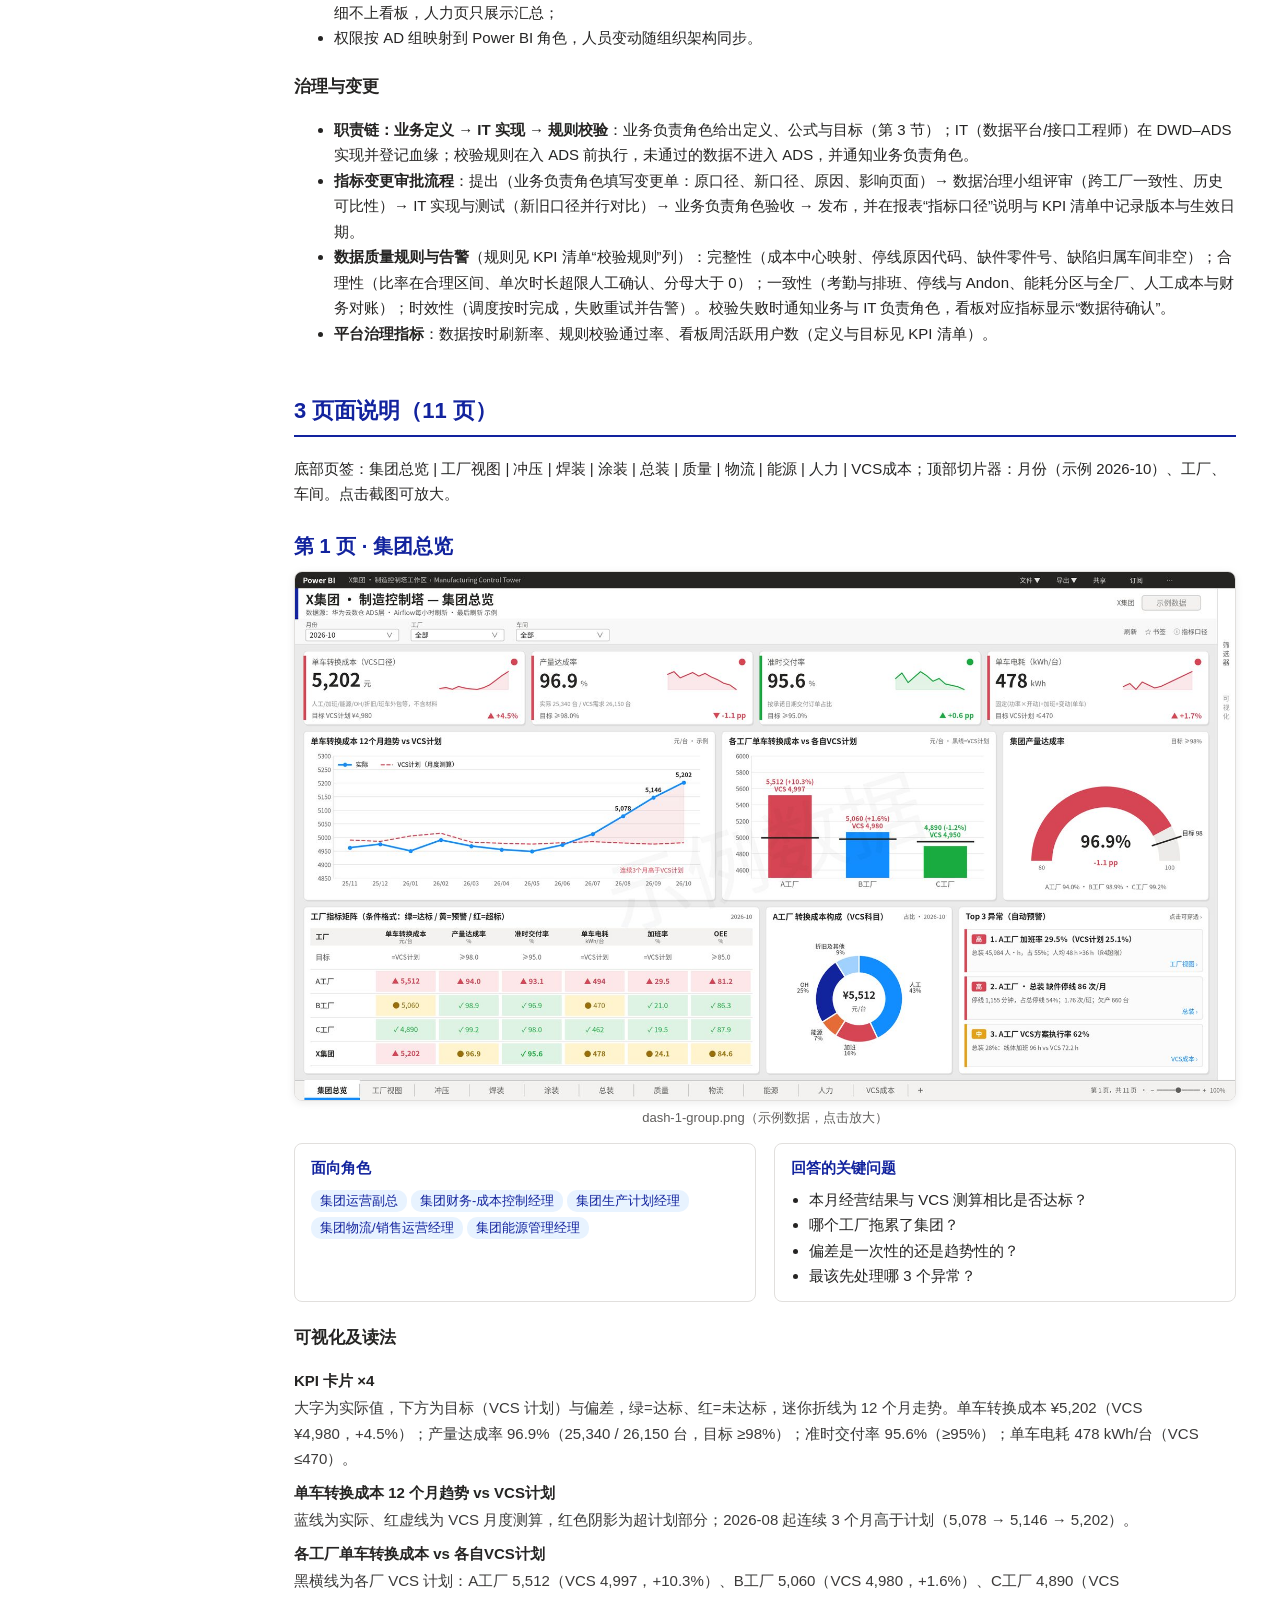
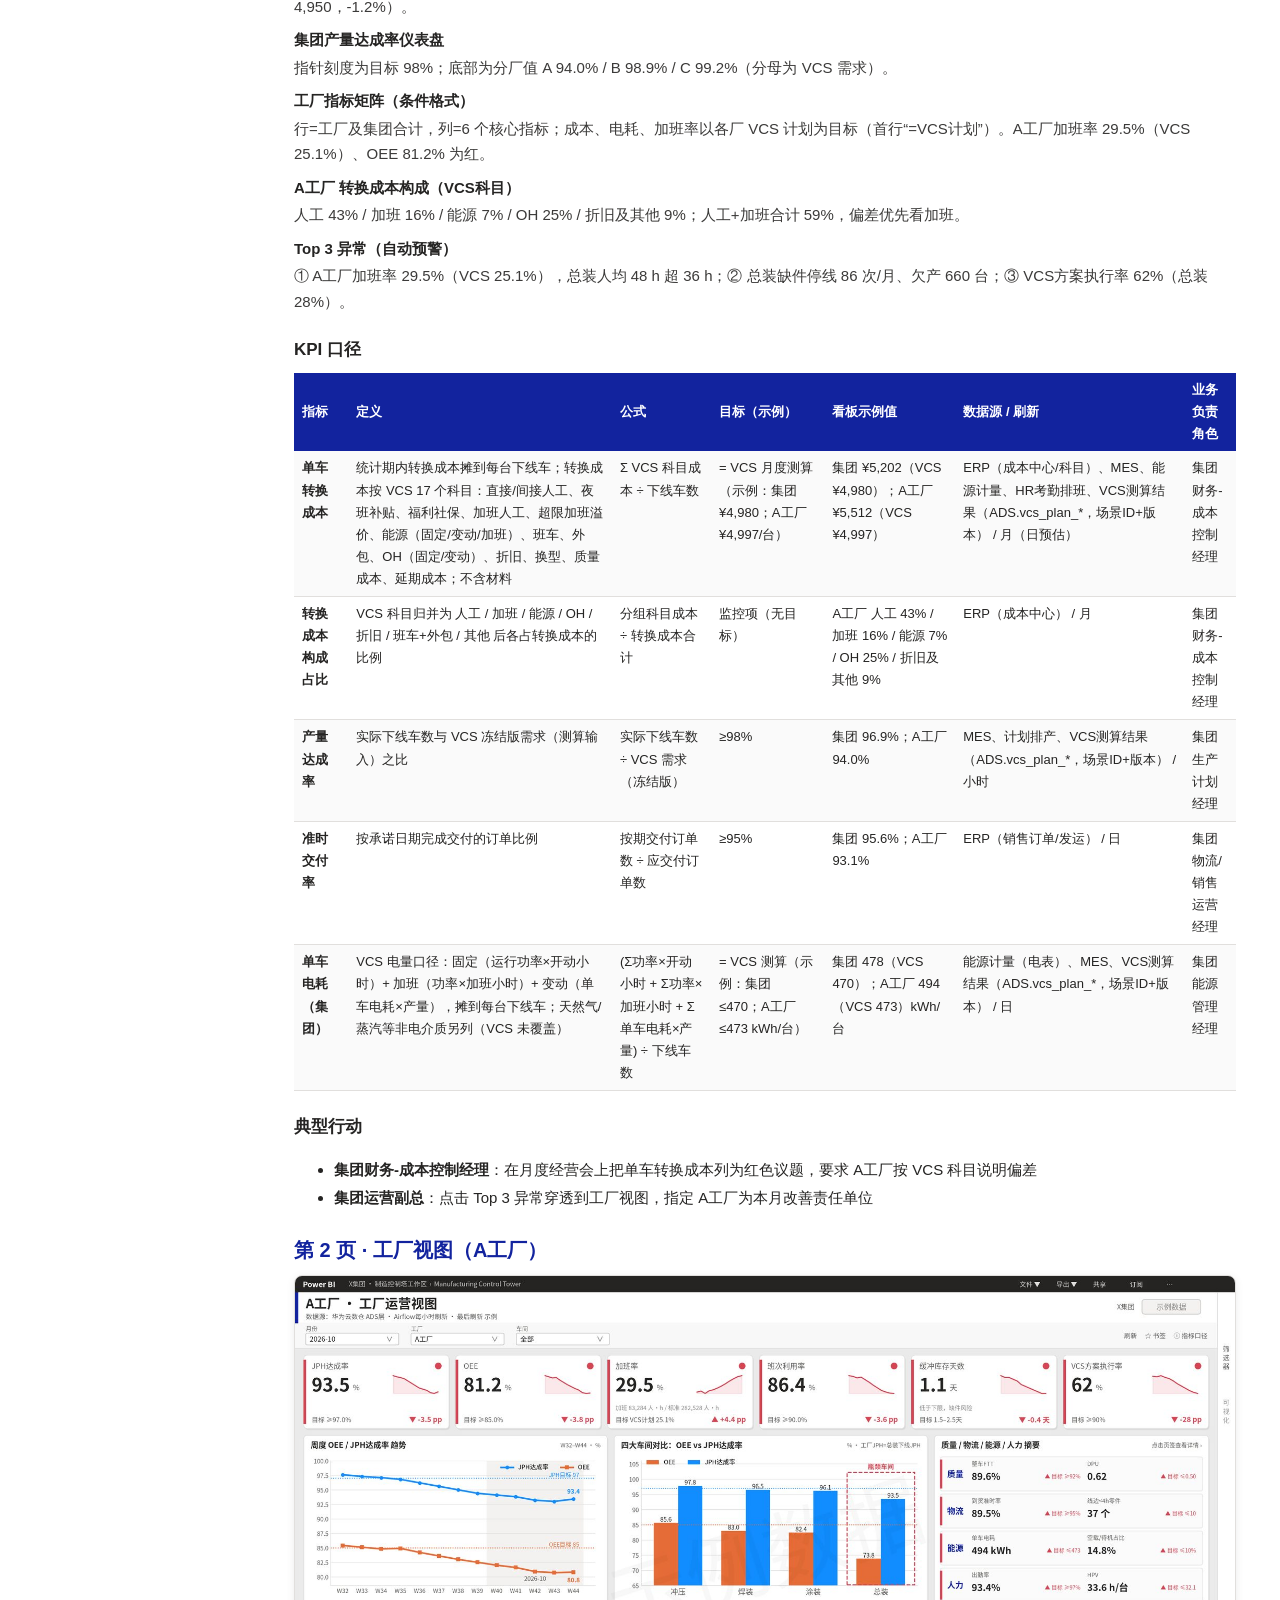
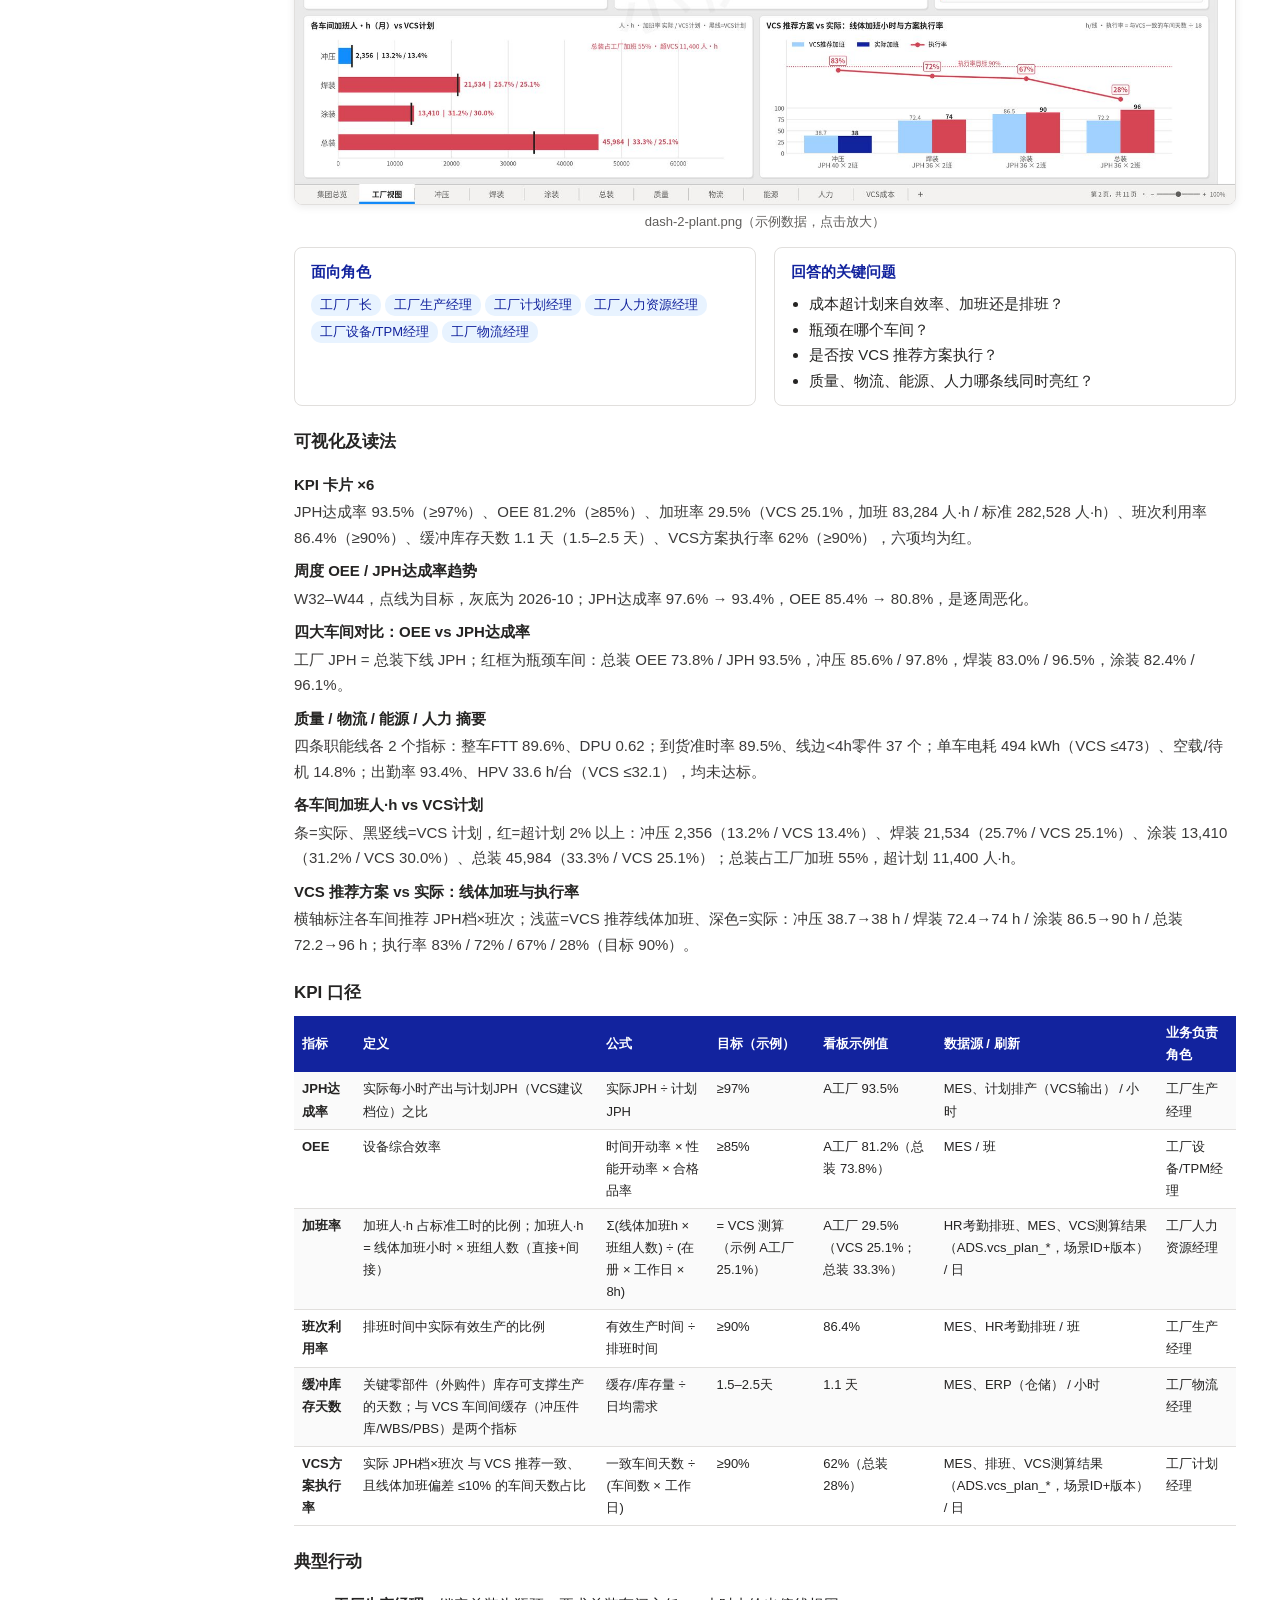
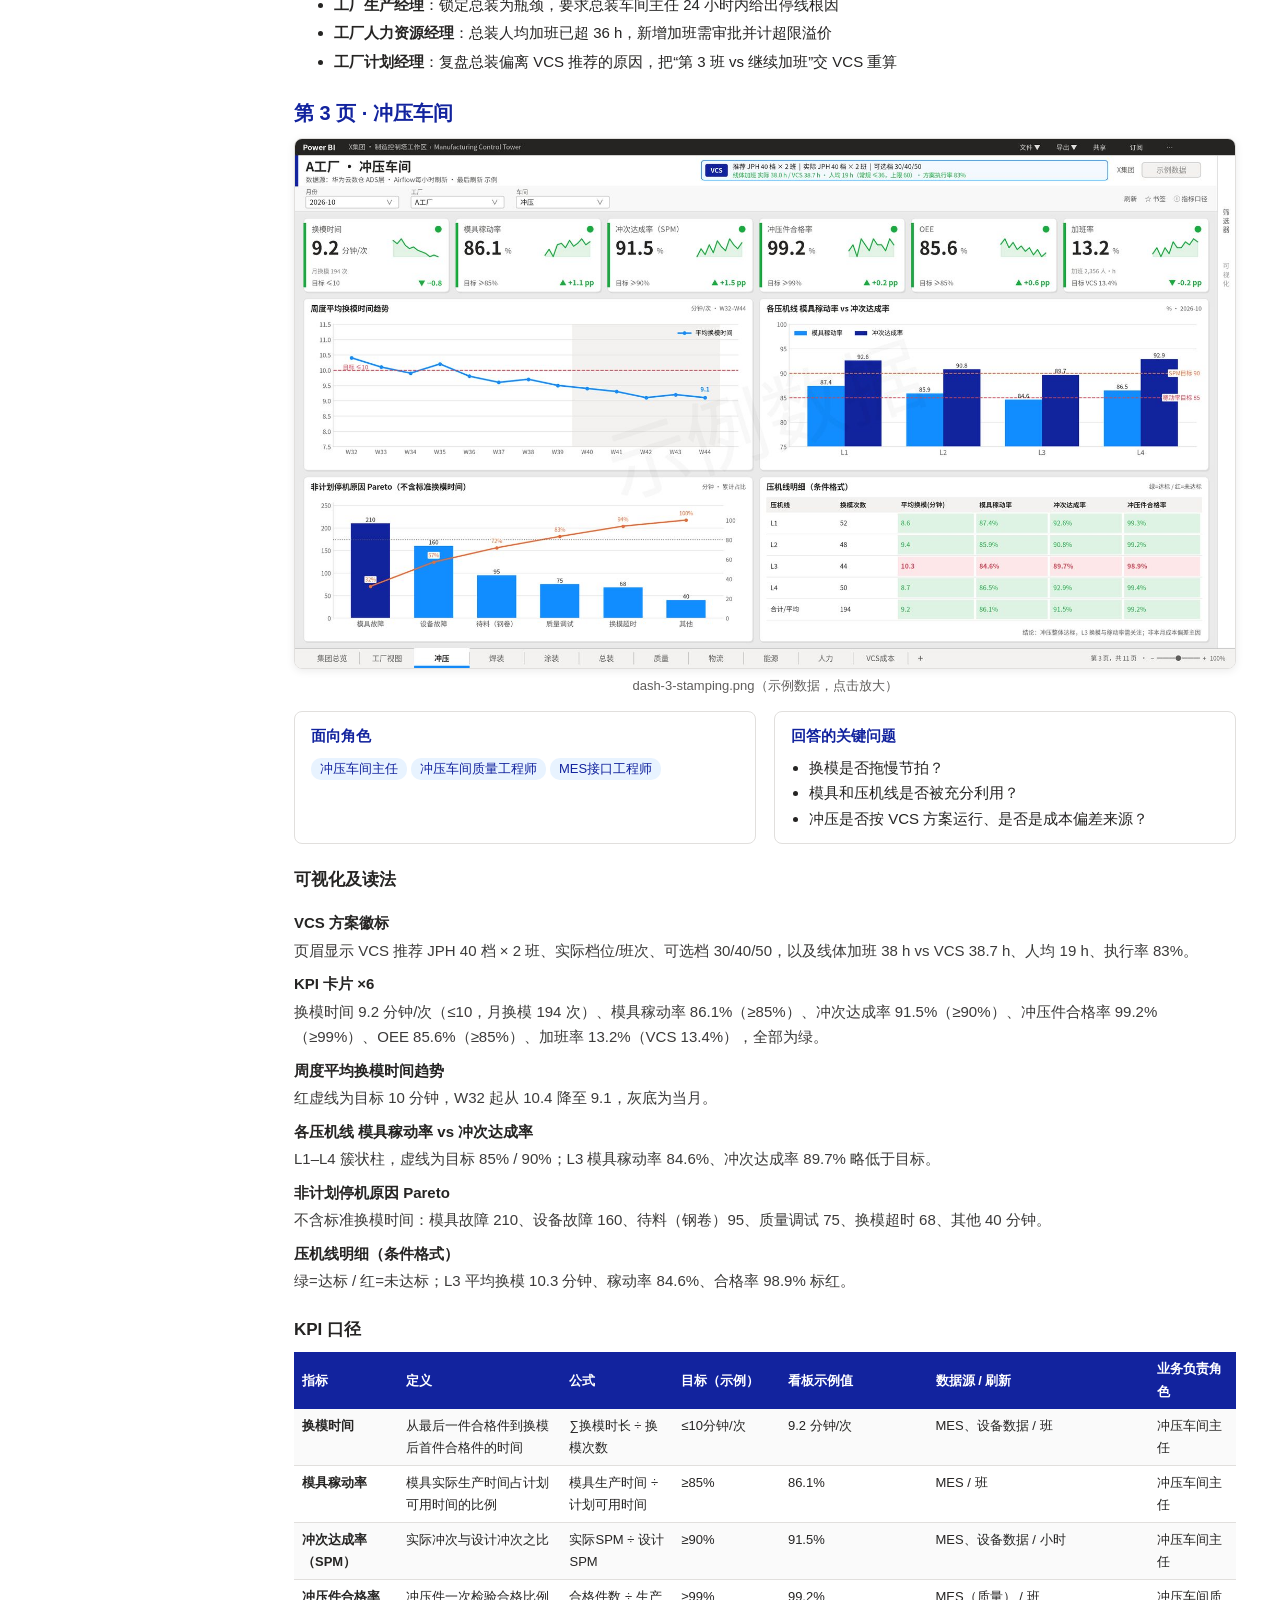
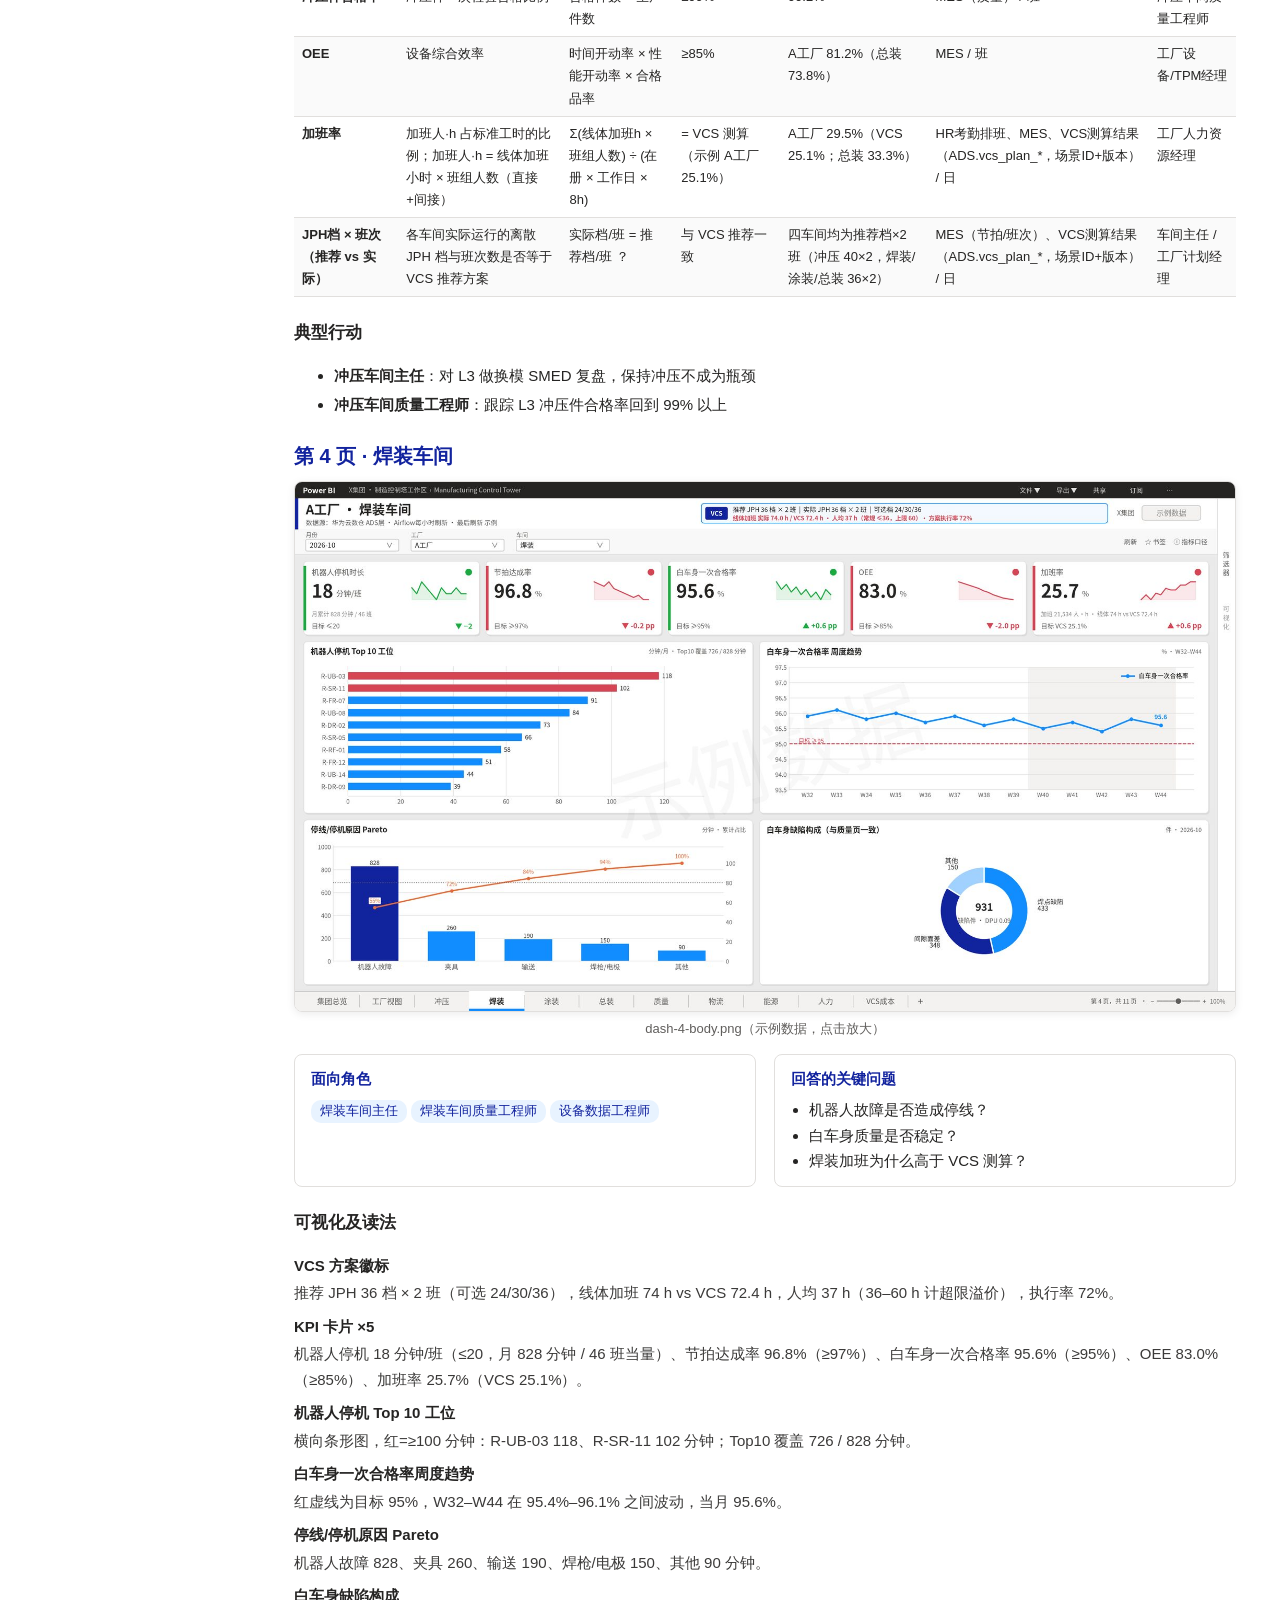
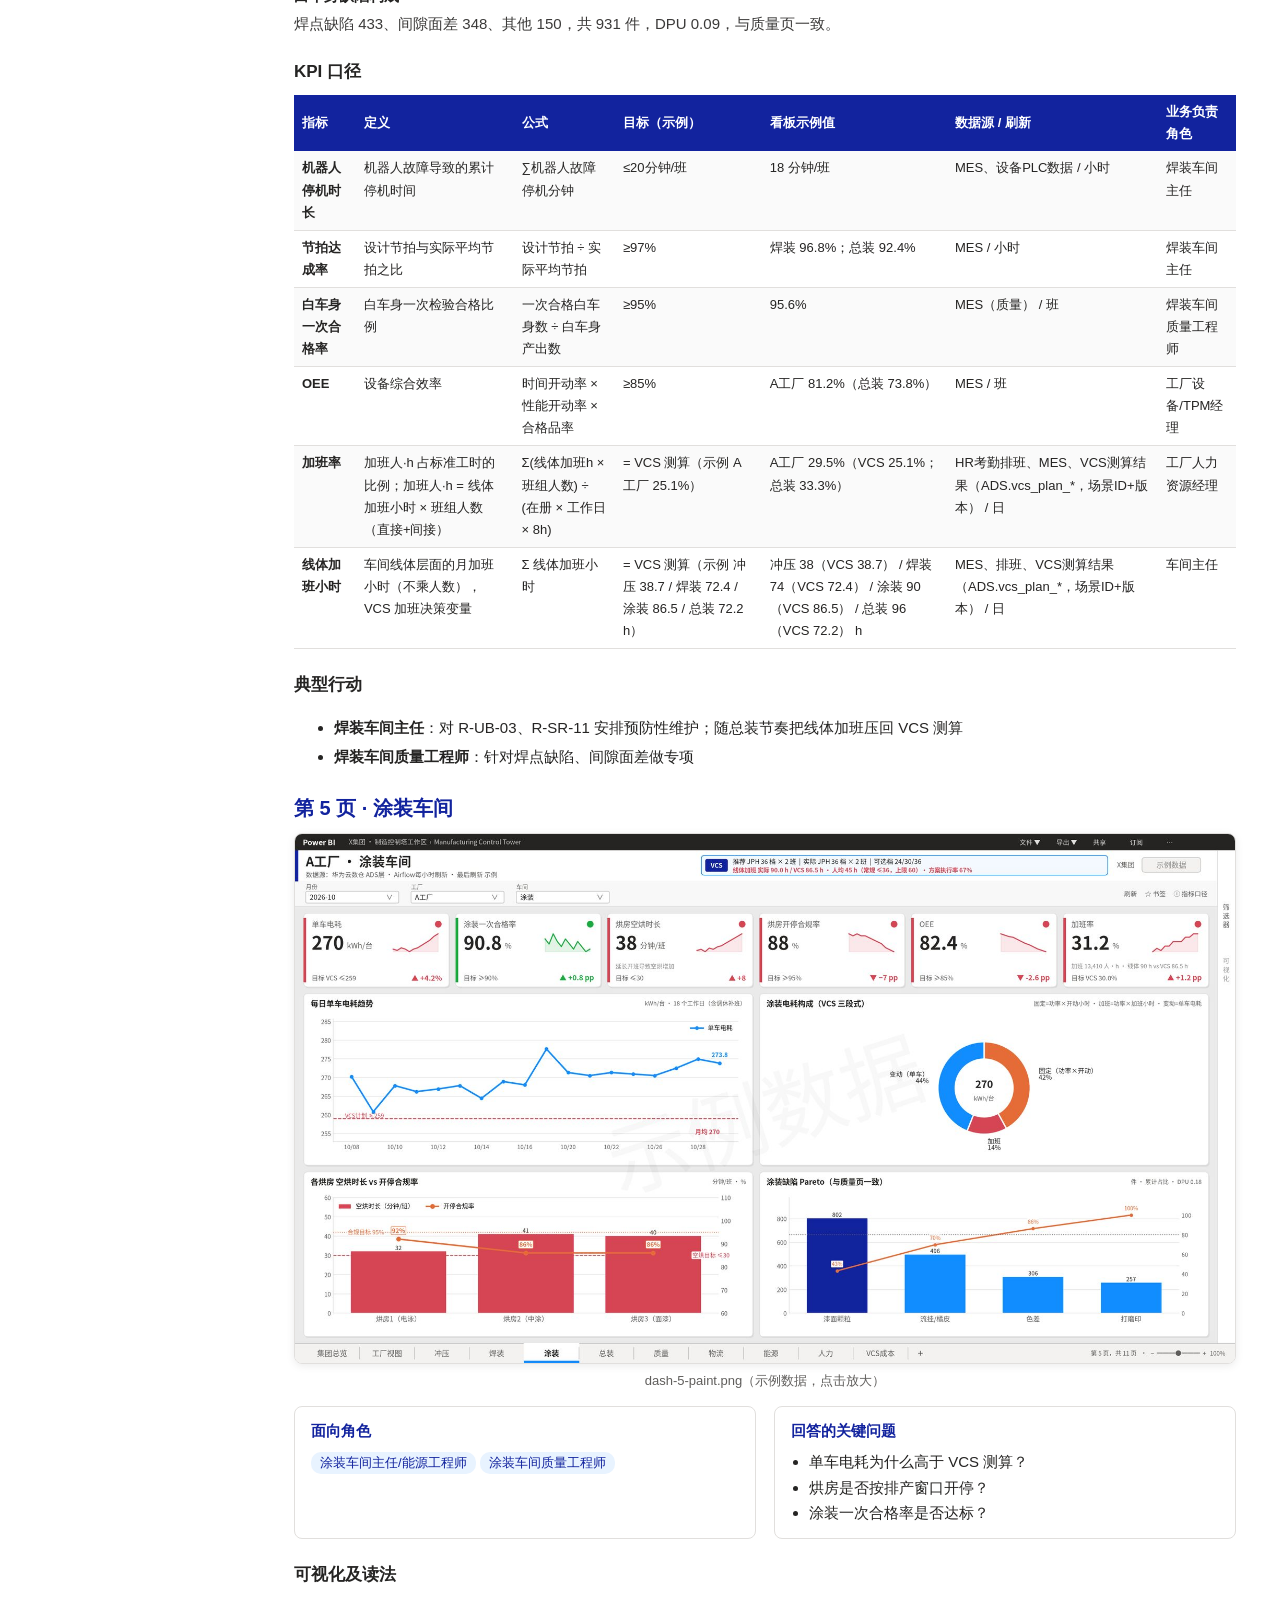
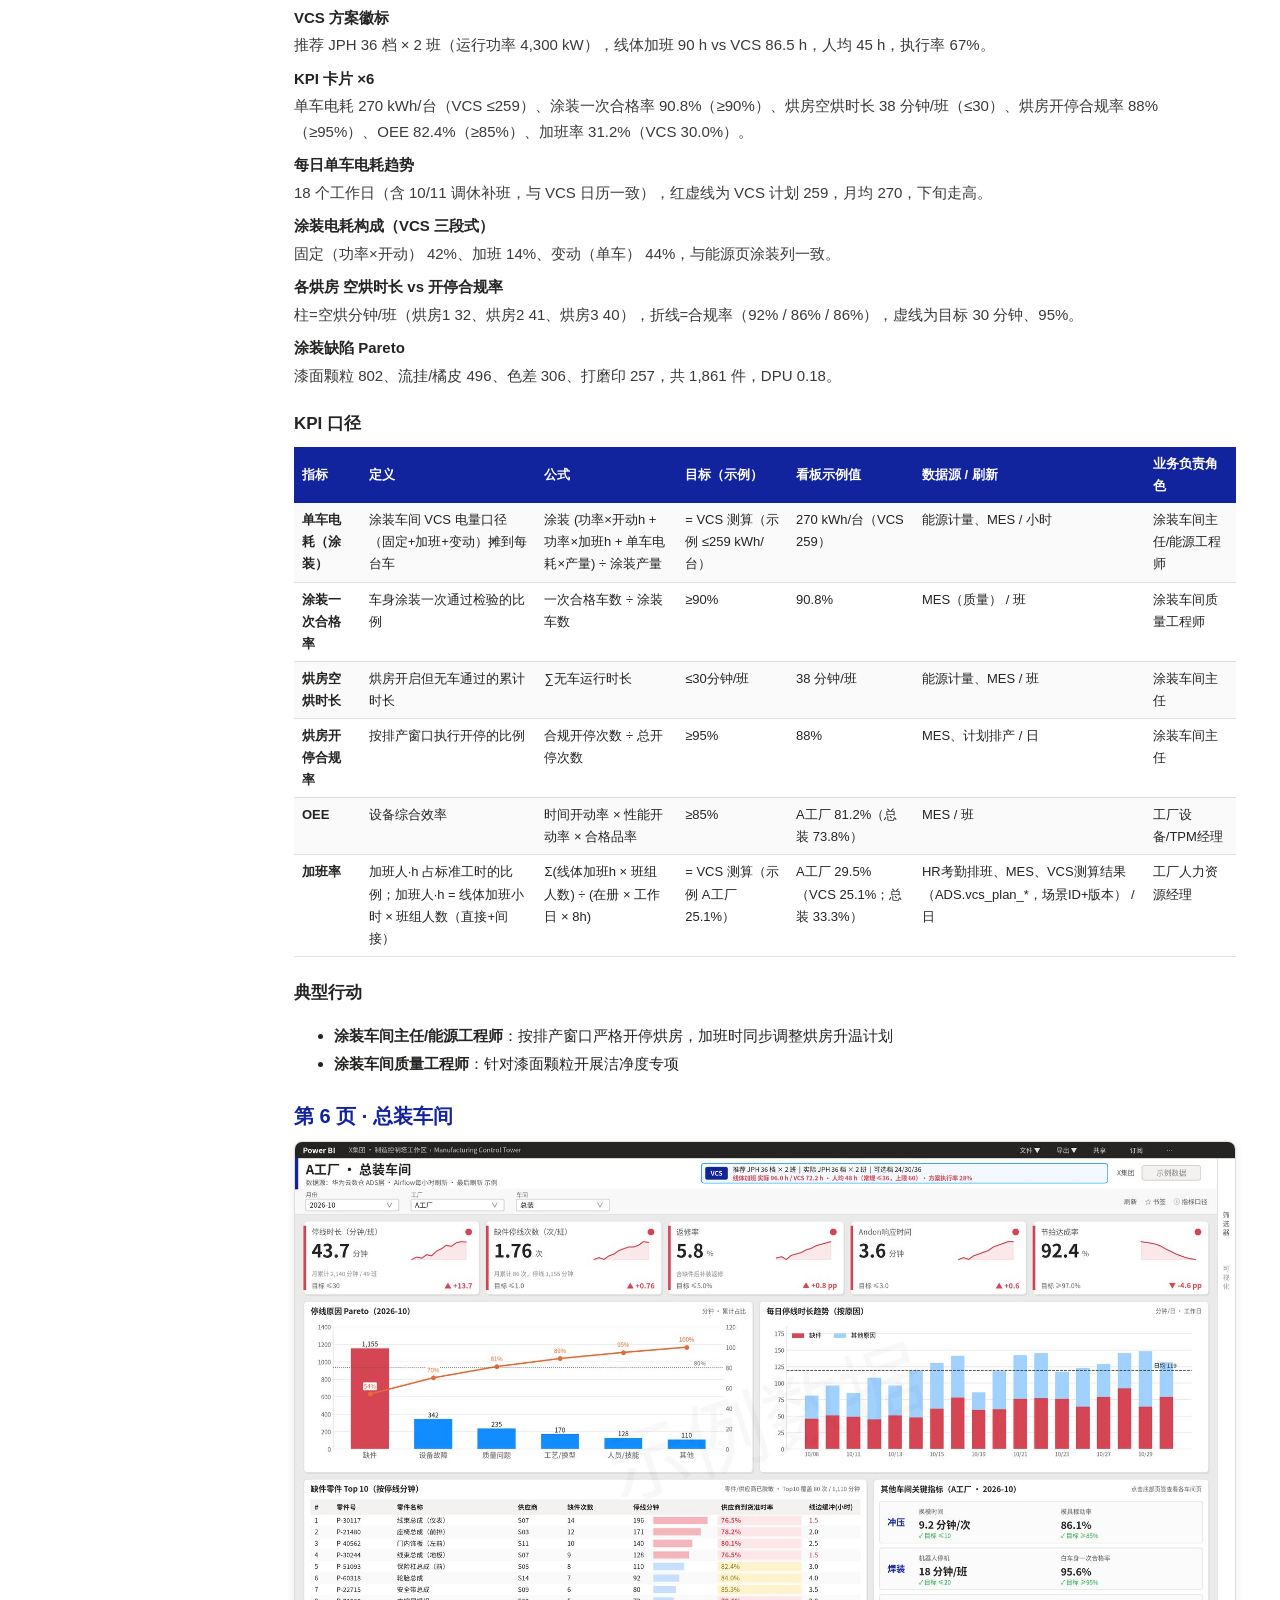
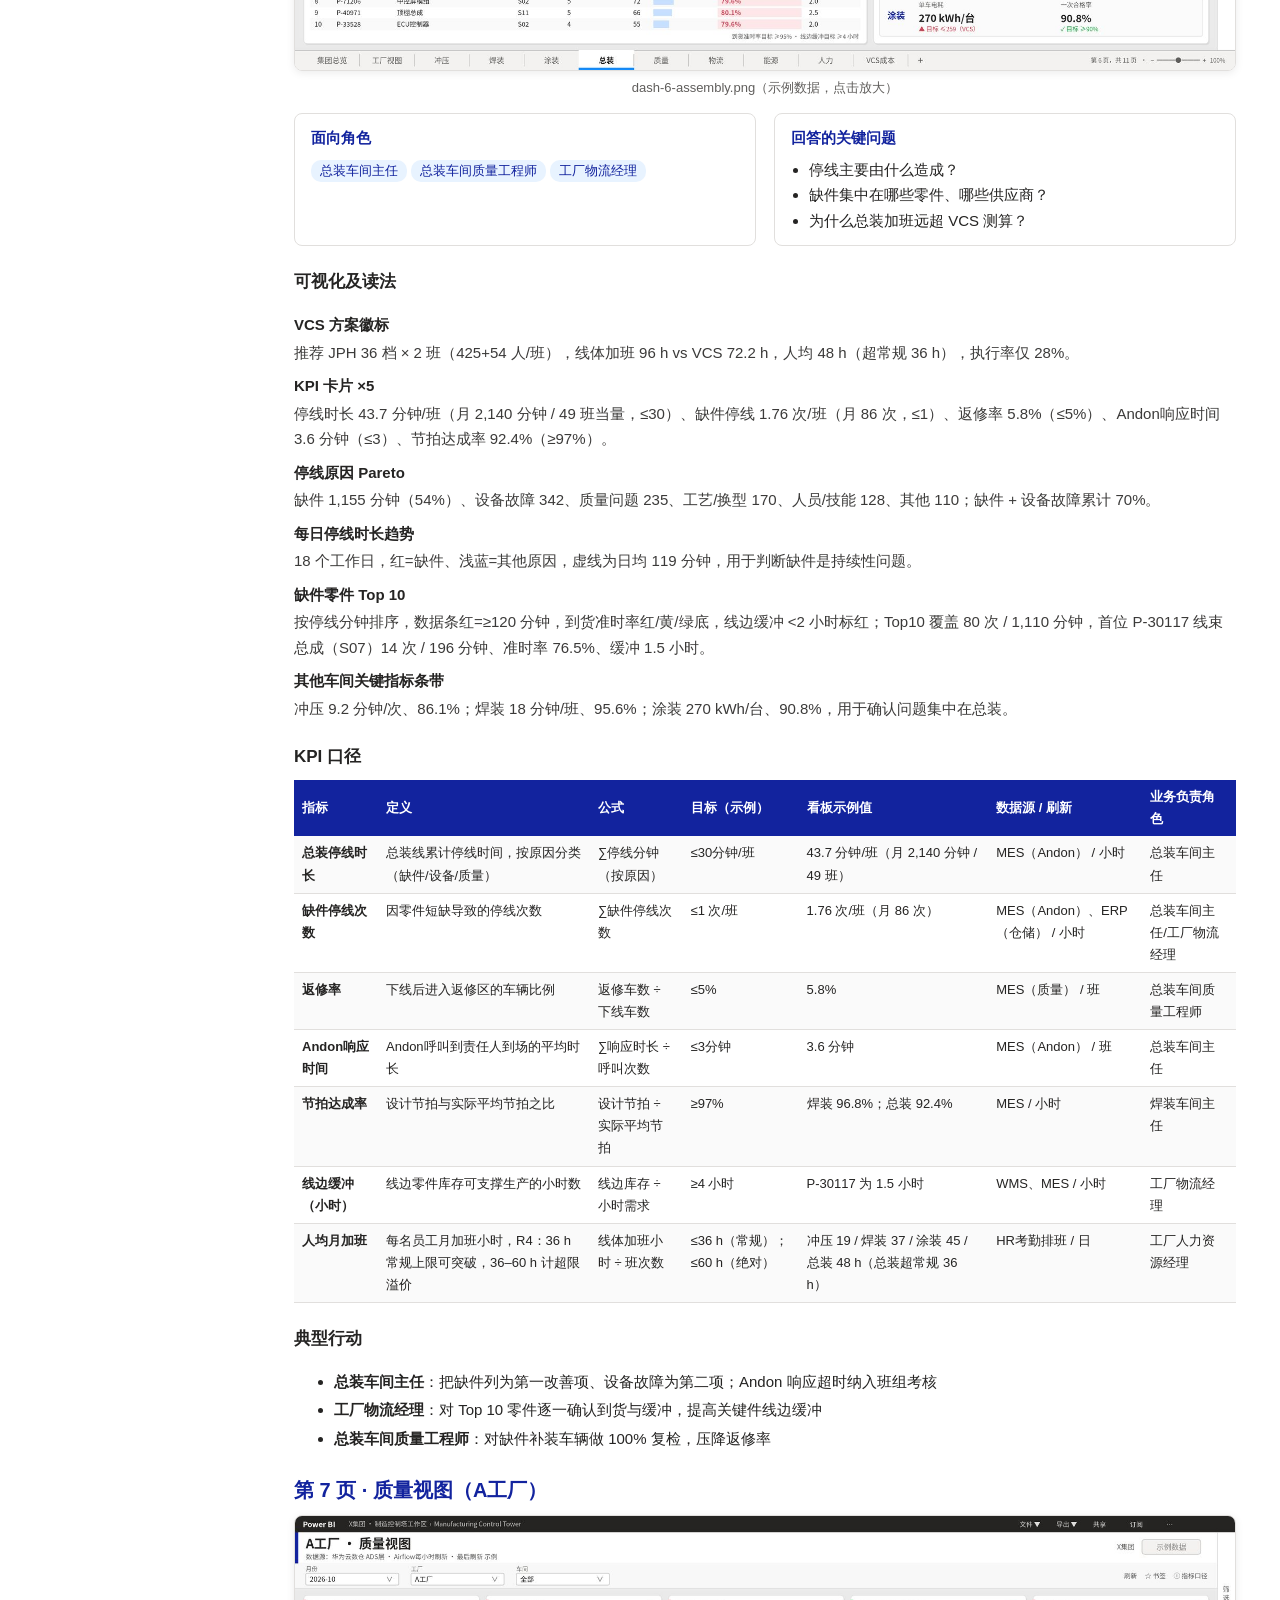
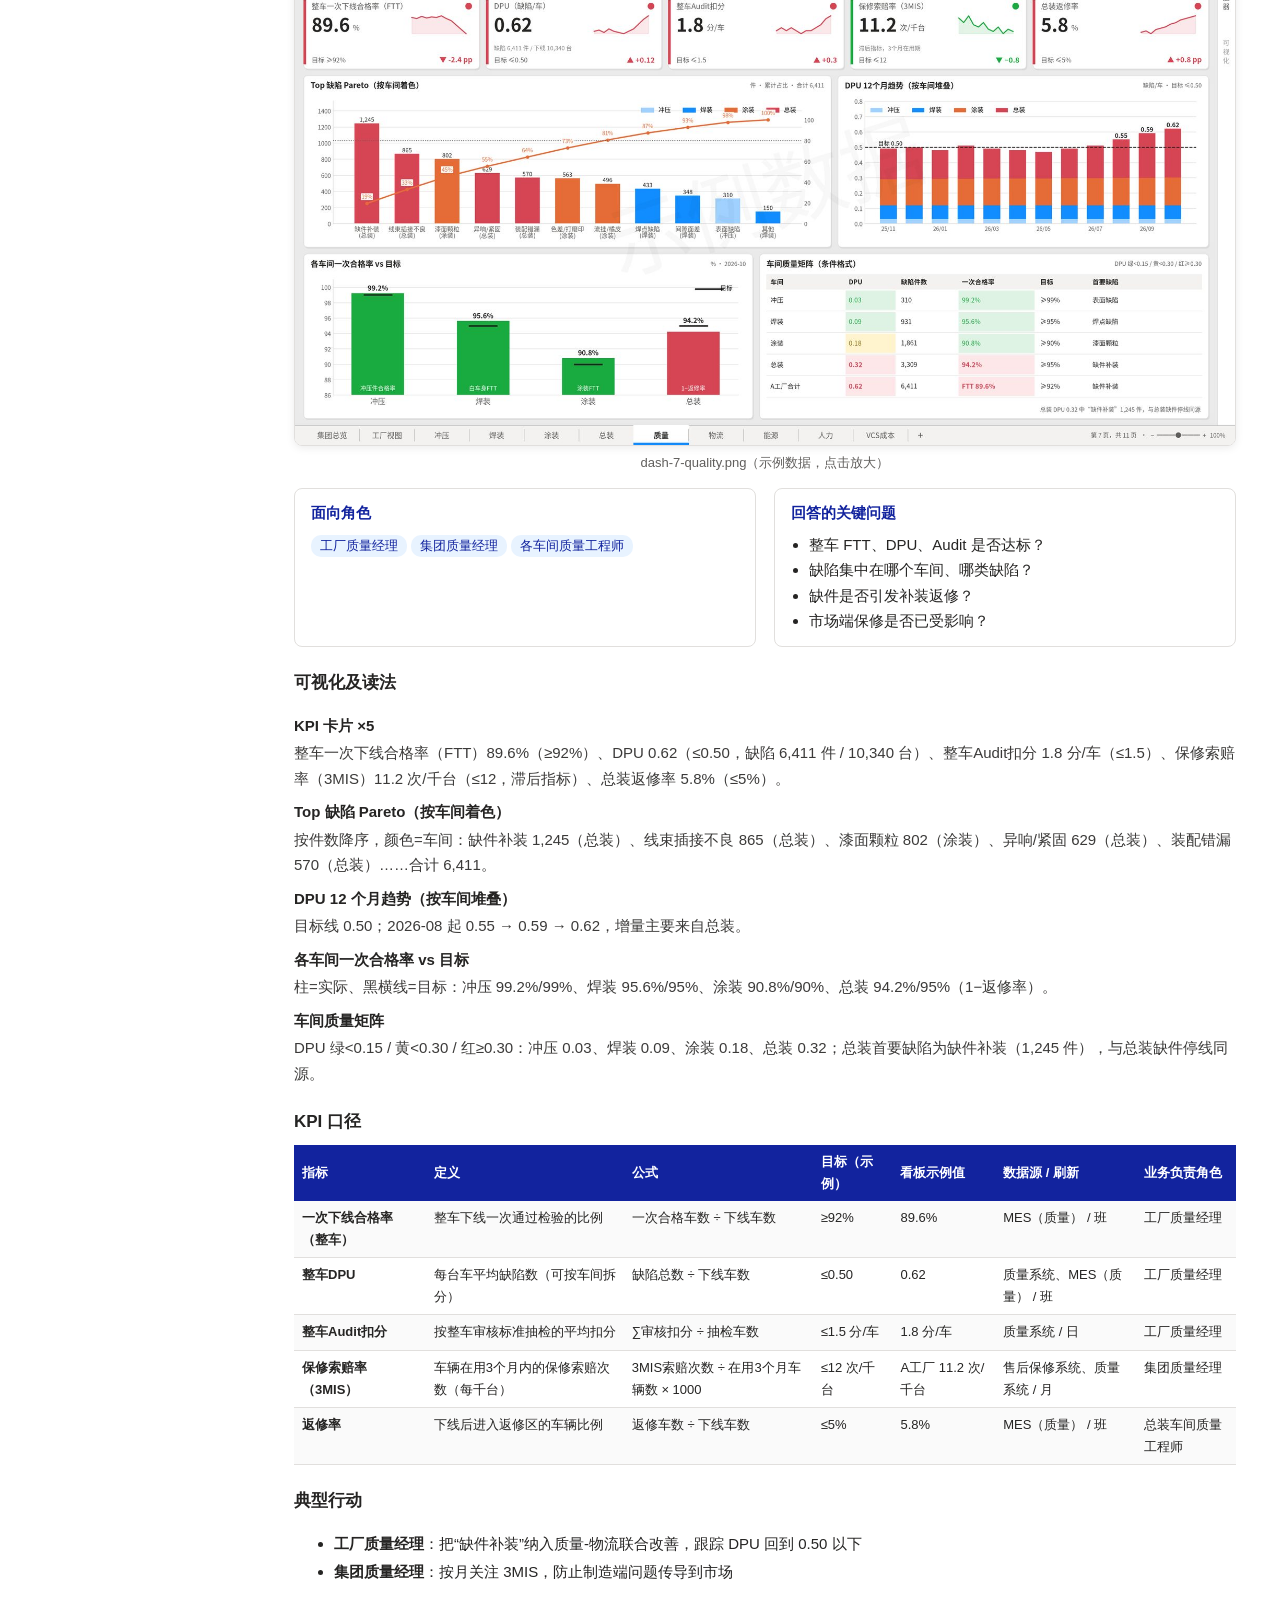
